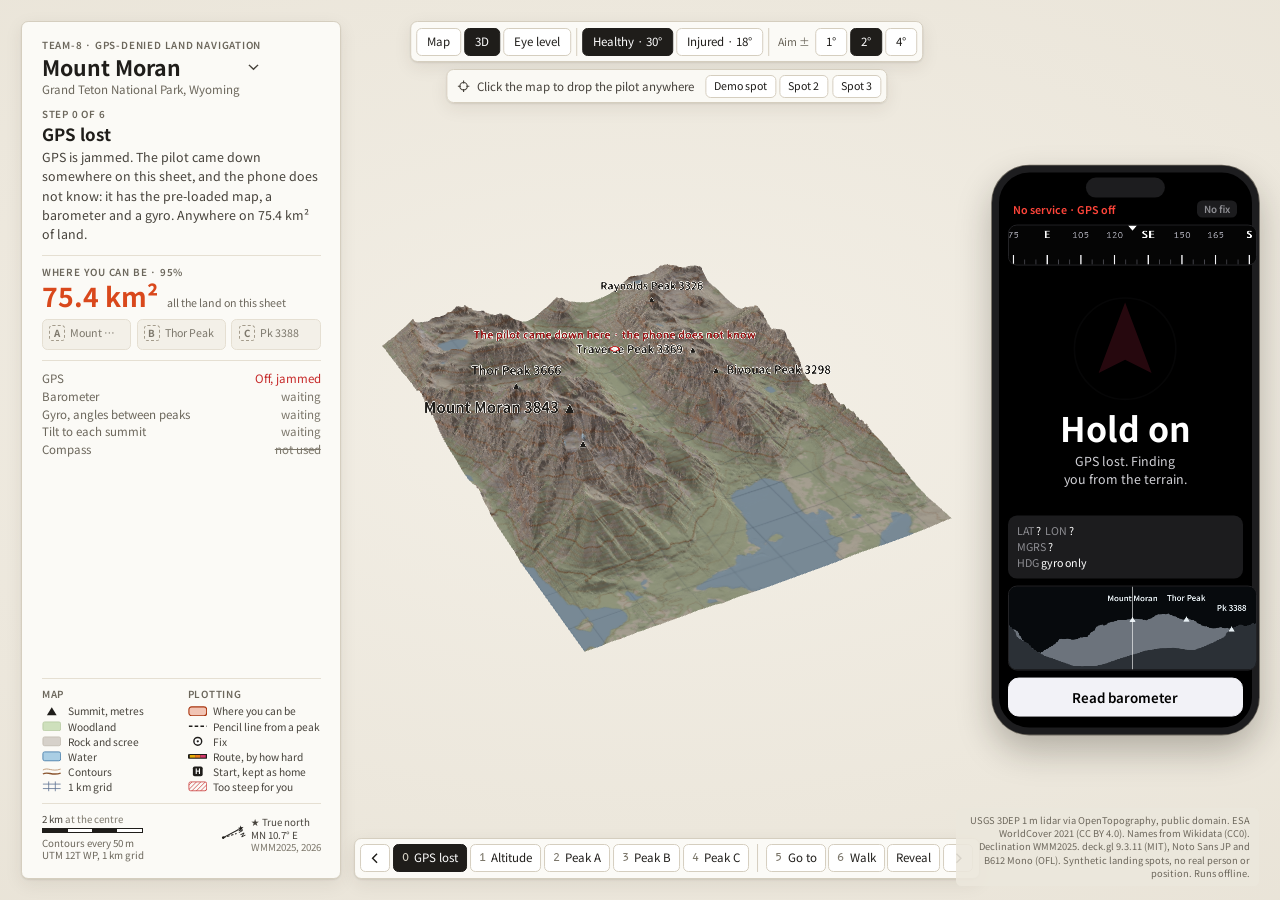
==== terrain_viewer/index.html @ 380b9548 "Viewer: follow the phone live, pencil lines, triangle of error, 95% bubble, Reveal New terrain_viewe" ====
<!doctype html>
<html lang="en">
<head>
<meta charset="utf-8">
<meta name="viewport" content="width=device-width, initial-scale=1">
<meta name="theme-color" content="#ece7dc">
<meta name="color-scheme" content="light">
<title>Team-8 Terrain Nav</title>
<link rel="icon" href="data:,">
<link rel="stylesheet" href="lib/fonts/fonts.css">
<style>
/* A printed topographic sheet that moves, and the judge drives it.
   Map conventions follow USGS US Topo, swisstopo and CalTopo: green woods, grey rock, blue water (and only water is blue),
   brown contours with bold index lines, a 1 km UTM grid, and a collar with the scale bar, contour interval and declination.
   Plotting follows the paper habit of land navigation: a pencil line from each peak, the fix as a circle with a dot.
   Red-orange is where you can be, the route is coloured by how hard the ground is (yellow easy, orange moderate,
   pink steep), red is danger. Ink is the only colour of the controls; amber only asks for attention.
   The phone stays a dark phone, because that is what the person in the field holds.
   Web interface rules (Vercel guidelines, taste-skill): visible focus, aria states, tabular numbers, 44 px targets on
   the phone, one button style, one radius scale, no motion past what explains a change, prefers-reduced-motion. */
:root{
  color-scheme:light;
  --paper:#ece7dc;--card:#fbfaf6;--well:#f3f0e8;--rule:#d5cebf;--rule-2:#e5dfd2;
  --ink:#1f1d1a;--ink-2:#46423b;--mute:#6b665b;--faint:#7c776b;
  --area:#d9481c;--danger:#c62828;--water:#2f6fa3;--warn:#a5520c;
  --easy:#e3ab06;--mod:#ea7a1c;--steep:#d4386c;
  --r:8px;--shadow:0 1px 2px rgba(45,35,15,.10),0 6px 20px rgba(45,35,15,.08);
  --ui:'Noto Sans JP',system-ui,'Segoe UI',sans-serif;
  --num:'B612 Mono',ui-monospace,Consolas,monospace;
}
*{box-sizing:border-box}
html,body{margin:0;height:100%;background:var(--paper);color:var(--ink);font:400 14px/1.55 var(--ui);overflow:hidden;-webkit-font-smoothing:antialiased}
#stage{position:fixed;inset:0;background:radial-gradient(120% 90% at 50% 45%,#f3efe6 0,#e6e0d3 100%)}
#stage.eye{background:linear-gradient(#a9c4dc 0,#d4e1ea 48%,#ece7dc 62%,#ece7dc 100%)}
.panel{position:fixed;background:var(--card);border:1px solid var(--rule);border-radius:var(--r);box-shadow:var(--shadow)}
.eyebrow{font:600 11px/16px var(--ui);letter-spacing:.08em;text-transform:uppercase;color:var(--mute)}
.mono{font-family:var(--num);font-variant-numeric:tabular-nums}
[hidden]{display:none!important}

/* one button system */
button{position:relative;overflow:hidden;font:500 13px/1 var(--ui);color:var(--ink);background:#fff;border:1px solid var(--rule);border-radius:6px;height:32px;padding:0 11px;display:inline-flex;align-items:center;justify-content:center;gap:6px;cursor:pointer;touch-action:manipulation;-webkit-tap-highlight-color:transparent;transition:background-color .15s,border-color .15s,color .15s,transform .1s}
button:hover{background:#f6f3ec;border-color:#bfb7a6}
button:active{transform:translateY(1px)}
button.act,button.act:hover{background:var(--ink);border-color:var(--ink);color:#fff}
button:disabled{opacity:.42;cursor:default;transform:none}
button:disabled:hover{background:#fff;border-color:var(--rule)}
button:focus-visible,input:focus-visible,select:focus-visible{outline:2px solid var(--water);outline-offset:2px}
button svg{display:block}
.group{display:flex;gap:4px;align-items:center}
.glab{font:500 12px/1 var(--ui);color:var(--mute);margin:0 2px 0 4px}
.vr{width:1px;align-self:stretch;background:var(--rule);margin:0 6px}

/* left sidebar: the sheet title, what is happening, how sure we are, and the map key at the bottom */
#info{left:24px;top:24px;bottom:24px;width:360px;padding:18px 22px;display:flex;flex-direction:column;overflow-y:auto;overscroll-behavior:contain;scrollbar-width:thin}
#team{margin:0;font:600 11px/16px var(--ui);letter-spacing:.08em;text-transform:uppercase;color:var(--mute)}
#areaRow{display:flex;align-items:center;margin-top:2px}
#areaSel{appearance:none;-webkit-appearance:none;max-width:100%;margin:0 0 0 -4px;padding:0 24px 0 4px;border:0;border-radius:4px;cursor:pointer;font:700 24px/1.2 var(--ui);color:var(--ink);background:transparent url("data:image/svg+xml,%3Csvg xmlns='http://www.w3.org/2000/svg' width='12' height='8' viewBox='0 0 12 8'%3E%3Cpath d='M1 1l5 5 5-5' fill='none' stroke='%2346423b' stroke-width='1.6'/%3E%3C/svg%3E") no-repeat right 4px center}
#areaSel:hover{background-color:var(--well)}
#region{margin-top:1px;font-size:13px;line-height:18px;color:var(--mute)}
#stepEyebrow{margin-top:12px}
#stepTitle{margin:2px 0 4px;font:700 19px/1.25 var(--ui);text-wrap:balance}
#stepText{margin:0;color:var(--ink-2);min-height:66px;text-wrap:pretty}

/* how sure: the 95% radius, the area, and the capture meter (one slot per peak) */
#fixcard{margin-top:12px;padding-top:10px;border-top:1px solid var(--rule-2)}
.fixrow{display:flex;align-items:baseline;gap:10px;margin-top:2px}
#fixBig{font:700 30px/1.1 var(--ui);font-variant-numeric:tabular-nums;color:var(--area);white-space:nowrap}
#fixSub{font-size:12px;line-height:16px;color:var(--mute)}
#meter{display:grid;grid-template-columns:repeat(3,1fr);gap:6px;margin-top:10px}
.slot{display:flex;flex-direction:column;gap:2px;min-width:0;padding:6px 7px;border:1px solid var(--rule-2);border-radius:6px;background:var(--well)}
.slot .top{display:flex;align-items:center;gap:6px;min-width:0}
.slot .lt{flex:none;width:18px;height:18px;border-radius:4px;display:grid;place-items:center;font:700 11px/1 var(--ui);border:1px dashed #a39b8b;color:var(--faint)}
.slot .nm{font-size:12px;line-height:16px;color:var(--faint);white-space:nowrap;overflow:hidden;text-overflow:ellipsis}
.slot .rd{font:400 11.5px/15px var(--ui);font-variant-numeric:tabular-nums;color:var(--faint);white-space:nowrap}
.slot.done{background:#fff;border-color:var(--rule)}
.slot.done .lt{background:var(--ink);border:1px solid var(--ink);color:#fff}
.slot.done .nm{color:var(--ink);font-weight:500}
.slot.done .rd{color:var(--ink-2)}
.slot.next{border-color:var(--ink-2);border-style:dashed;background:#fff}
.slot.next .lt{border-color:var(--ink-2);color:var(--ink-2)}
.slot.next .nm{color:var(--ink-2)}
.slot.none{opacity:.55}
#verdict{display:inline-flex;align-items:center;gap:6px;margin-top:8px;padding:3px 9px;border-radius:999px;font:600 12px/18px var(--ui);border:1px solid var(--rule)}
#verdict.ok{background:var(--ink);border-color:var(--ink);color:#fff}
#verdict.next{color:var(--ink-2);border-style:dashed;border-color:var(--ink-2)}
#verdict.warn{color:var(--warn);border-color:var(--warn);background:#fff7ec}
#verdict:empty{display:none}

#sensors{margin:12px 0 0;padding:10px 0 0;border-top:1px solid var(--rule-2);display:grid;grid-template-columns:1fr auto;row-gap:1px;column-gap:16px;align-items:baseline}
#sensors dt{font-size:13px;line-height:19px;color:var(--mute)}
#sensors dd{margin:0;font:500 13px/19px var(--ui);font-variant-numeric:tabular-nums;color:var(--faint);text-align:right;white-space:nowrap}
#sensors dd.on{color:var(--ink)}
#sensors dd.alert{color:var(--danger)}
#sensors dd.off{text-decoration:line-through;text-decoration-color:var(--faint)}

/* destination: the pin, the route in numbers, colours and words, the lock, the way home, the marks */
#destcard{margin-top:12px;padding-top:10px;border-top:1px solid var(--rule-2)}
.dhead{display:flex;justify-content:space-between;align-items:center}
#lockTag{font:600 11px/16px var(--ui);letter-spacing:.06em;text-transform:uppercase;color:var(--ink);display:inline-flex;align-items:center;gap:4px}
#destName{margin-top:2px;font:700 16px/1.3 var(--ui)}
#destStats{margin-top:4px;font-size:12.5px;line-height:17px;font-variant-numeric:tabular-nums;color:var(--ink-2)}
#routeBar{display:flex;height:8px;margin:8px 0 6px;border-radius:2px;overflow:hidden;background:var(--rule-2);outline:1px solid rgba(31,29,26,.55);outline-offset:0}
#routeBar i{display:block;height:100%}
#routeKey{display:flex;gap:12px;font-size:11px;line-height:14px;color:var(--mute)}
#routeKey span{display:inline-flex;align-items:center;gap:5px}
#routeKey b{display:inline-block;width:10px;height:6px;border-radius:1px;outline:1px solid rgba(31,29,26,.55)}
#destSay{margin:6px 0 0;font-size:13px;line-height:19px;color:var(--ink-2);text-wrap:pretty}
#destSay.stop{color:var(--danger);font-weight:600}
.dbtns{display:flex;gap:6px;margin-top:10px}
.dbtns button{flex:1}
button.hold::before{content:"";position:absolute;inset:0;background:rgba(31,29,26,.16);transform:scaleX(0);transform-origin:left;transition:transform .12s}
button.hold.holding::before{transform:scaleX(1);transition:transform .7s linear}
button.hold span{position:relative}
#confirm{display:flex;align-items:center;gap:6px;margin-top:8px;padding:6px 8px;border-radius:6px;background:var(--well);font-size:12.5px;color:var(--ink-2)}
#confirm span{flex:1}
#confirm button{height:28px;padding:0 9px}
#marks{list-style:none;margin:10px 0 0;padding:0;display:flex;flex-direction:column;gap:4px}
#marks li{display:flex;align-items:center;gap:8px;font-size:12.5px;line-height:18px}
#marks li .sq{flex:none;width:9px;height:9px;background:var(--ink);transform:rotate(45deg)}
#marks li .mn{flex:1;min-width:0}
#marks li .mr{font:400 11.5px/1 var(--num);color:var(--mute)}
#marks li button{height:24px;padding:0 8px;font-size:12px}

/* the map key and the collar, like the margin of a printed sheet */
#legend{margin-top:auto;padding-top:12px;display:grid;grid-template-columns:1fr 1fr;column-gap:14px;font-size:11.5px;line-height:17px;color:var(--ink-2)}
#legend::before{content:"";grid-column:1/-1;border-top:1px solid var(--rule-2);margin:0 0 10px}
#legend .col{display:flex;flex-direction:column;min-width:0}
#legend .eyebrow{margin-bottom:2px}
#legend .k{display:flex;align-items:center;gap:7px;white-space:nowrap}
#legend svg.sw{width:22px;height:12px;flex:none;display:block}
#collar{grid-column:1/-1;display:flex;justify-content:space-between;align-items:flex-start;gap:12px;margin-top:10px;padding-top:10px;border-top:1px solid var(--rule-2);font-size:11px;line-height:14px;color:var(--ink-2)}
#scale{display:flex;flex-direction:column;min-width:0;font-variant-numeric:tabular-nums}
#scaleBar{display:block;height:6px;margin:3px 0 4px;border:1px solid var(--ink);background:linear-gradient(90deg,var(--ink) 0 25%,#fff 25% 50%,var(--ink) 50% 75%,#fff 75% 100%)}
#scaleNote{color:var(--faint)}
#sheetNote{color:var(--mute)}
#decl{display:flex;align-items:center;gap:6px;flex:none}
#declSvg{width:50px;height:50px;flex:none;overflow:visible}

/* top bar, the map hint and the bottom steps, centred on the map between the sidebar and the phone */
#views{left:calc(50% + 30px);top:24px;transform:translateX(-50%);width:max-content;display:flex;padding:6px}
#hint{left:calc(50% + 30px);top:78px;transform:translateX(-50%);width:max-content;max-width:620px;display:flex;align-items:center;gap:8px;padding:5px 6px 5px 12px;font-size:13px;line-height:18px;color:var(--ink-2);background:rgba(251,250,246,.94)}
#hint svg{flex:none}
#hint .presets{display:flex;gap:4px;margin-left:4px}
#hint .presets button{height:26px;padding:0 9px;font-size:12px}
#hint.locked{border-color:var(--ink);color:var(--ink)}
#banner{left:calc(50% + 30px);top:124px;transform:translateX(-50%);padding:8px 16px;display:none;border-color:var(--danger);color:var(--ink-2);white-space:nowrap}
#banner b{color:var(--danger);font-weight:700;margin-right:10px}
#toast{position:fixed;left:calc(50% + 30px);bottom:84px;transform:translate(-50%,8px);padding:8px 14px;border-radius:8px;background:var(--ink);color:#fff;font:500 13px/18px var(--ui);opacity:0;pointer-events:none;transition:opacity .18s,transform .18s;z-index:5;max-width:560px;text-align:center}
#toast.on{opacity:1;transform:translate(-50%,0)}
#steps{left:calc(50% + 30px);bottom:24px;transform:translateX(-50%);width:max-content;display:flex;gap:3px;padding:6px;align-items:center}
#steps button{padding:0 9px}
#steps .n{font-family:var(--num);font-size:12px;color:var(--faint)}
#steps .act .n{color:#d9d4c8}
#steps button.done .n{color:var(--ink)}
#steps button.done .n::after{content:"";display:inline-block;width:5px;height:9px;margin-left:3px;border:solid currentColor;border-width:0 1.6px 1.6px 0;transform:translateY(-1px) rotate(45deg)}
#walkbar{left:calc(50% + 30px);bottom:80px;transform:translateX(-50%);width:max-content;display:none;gap:8px;padding:6px;align-items:center}
#walkbar input{width:150px;accent-color:var(--ink)}
#clock{font:500 12px/1 var(--ui);font-variant-numeric:tabular-nums;color:var(--mute);min-width:118px;text-align:center}
#loading{position:fixed;inset:0;display:flex;align-items:center;justify-content:center;font:500 13px/1 var(--ui);color:var(--mute);background:var(--paper);z-index:9}
#credit{position:fixed;right:24px;bottom:16px;width:340px;margin:0;padding:6px 10px;border-radius:6px;background:rgba(236,231,220,.9);font-size:10.5px;line-height:15px;color:var(--mute);text-align:right}

/* right: the phone the survivor holds, no map */
#phone{right:24px;top:50%;transform:translateY(-50%);width:300px;height:640px;border-radius:42px;border:8px solid #1d1d1f;background:#000;color:#fff;box-shadow:0 0 0 1px #6f6a60,0 18px 40px rgba(30,25,15,.28);padding:14px 10px 12px;display:flex;flex-direction:column;gap:8px}
#phone .notch{position:absolute;top:6px;left:50%;transform:translateX(-50%);width:88px;height:22px;border-radius:12px;background:#1d1d1f}
.ph-status{display:flex;justify-content:space-between;align-items:center;margin-top:18px;padding:0 6px;font:600 12px/1 var(--ui)}
.ph-status .ns{color:#ff453a}
.tag{font:600 11px/1 var(--ui);font-variant-numeric:tabular-nums;padding:4px 8px;border-radius:6px;background:#1c1c1e;color:#8e8e93}
.tag.ok{background:rgba(48,209,88,.16);color:#30d158}
#tape,#sky{width:280px;display:block;border-radius:10px;background:#0b0b0c;border:1px solid #232326}
#tape{height:46px}
#sky{height:96px}
.ph-main{flex:1;display:flex;flex-direction:column;align-items:center;justify-content:center;text-align:center;gap:8px;padding:0 8px}
#arrow{width:124px;height:124px;transition:transform .25s linear}
#phBig{font:700 38px/1 var(--ui);font-variant-numeric:tabular-nums}
#phSay{font-size:14px;line-height:1.5;color:#d1d1d6;min-height:42px;text-wrap:balance}
#phStop{display:none;font:700 30px/1.15 var(--ui);color:#ff453a}
.ph-coords{font:400 12px/18px var(--ui);font-variant-numeric:tabular-nums;color:#fff;background:#1c1c1e;border-radius:10px;padding:8px 10px;white-space:pre}
.ph-coords span{color:#8e8e93}
#phBtn{width:100%;height:44px;border-radius:12px;background:#f2f2f7;border-color:#f2f2f7;color:#000;font:600 15px/1 var(--ui)}
#phBtn:hover{background:#fff}
@media (max-width:1180px),(max-height:840px){#credit{display:none}}
/* fitUI() zooms the panels as one layout below 1440 x 760; under 760 px wide only the phone and the steps stay */
body.narrow #info,body.narrow #views,body.narrow #walkbar,body.narrow #banner,body.narrow #credit,body.narrow #hint{display:none!important}
body.narrow #phone{right:auto;left:50%;top:8px;transform:translateX(-50%)}
body.narrow #steps{left:50%;bottom:8px}
#loading.err{font:400 14px/22px var(--ui);color:var(--ink-2);padding:24px;text-align:center}
#loading.err b{color:var(--ink);font-weight:600}
#loading.err a{color:var(--water)}
@media (prefers-reduced-motion:reduce){*{transition:none!important;animation:none!important}}
html.still *{transition:none!important;animation:none!important}
</style>
</head>
<body>
<div id="stage"></div>
<div id="loading">Loading terrain…</div>

<aside id="info" class="panel">
  <p id="team">Team-8 · GPS-denied land navigation</p>
  <div id="areaRow"><select id="areaSel" aria-label="Terrain tile"></select></div>
  <div id="region"></div>
  <div id="stepEyebrow" class="eyebrow"></div>
  <h2 id="stepTitle"></h2>
  <p id="stepText" aria-live="polite"></p>
  <section id="fixcard" aria-label="How sure the fix is">
    <div class="eyebrow" id="fixEyebrow">Where you can be · 95%</div>
    <div class="fixrow"><span id="fixBig"></span><span id="fixSub"></span></div>
    <div id="meter" role="list" aria-label="Peaks aimed at"></div>
    <div id="verdict" role="status"></div>
  </section>
  <dl id="sensors">
    <dt>GPS</dt><dd class="alert">Off, jammed</dd>
    <dt>Barometer</dt><dd id="sBaro">waiting</dd>
    <dt>Gyro, angles between peaks</dt><dd id="sGyro">waiting</dd>
    <dt>Tilt to each summit</dt><dd id="sTilt">waiting</dd>
    <dt>Compass</dt><dd id="sComp" class="off">not used</dd>
  </dl>
  <section id="destcard" aria-label="Destination" hidden>
    <div class="dhead"><span class="eyebrow" id="destEyebrow">Destination</span><span id="lockTag"></span></div>
    <div id="destName"></div>
    <div id="destStats"></div>
    <div id="routeBar" aria-hidden="true"></div>
    <div id="routeKey" aria-hidden="true"><span><b style="background:var(--easy)"></b>Easy, up to 10°</span><span><b style="background:var(--mod)"></b>Moderate</span><span><b style="background:var(--steep)"></b>Steep, over 20°</span></div>
    <p id="destSay" aria-live="polite"></p>
    <div class="dbtns"><button id="lockBtn" class="hold" aria-pressed="false"><span>Hold to lock</span></button><button id="homeBtn">Back to start</button></div>
    <div id="confirm" hidden><span>Unlock the destination?</span><button id="unlockYes">Unlock</button><button id="unlockNo">Keep</button></div>
    <ul id="marks" aria-label="Marks"></ul>
  </section>
  <div id="legend" role="group" aria-label="Map key">
    <div class="col">
      <div class="eyebrow">Map</div>
      <div class="k"><svg class="sw" viewBox="0 0 22 12" aria-hidden="true"><path d="M11 1.5 16.5 10.5H5.5Z" fill="#1f1d1a"/></svg>Summit, metres</div>
      <div class="k"><svg class="sw" viewBox="0 0 22 12" aria-hidden="true"><rect x="1" y="1" width="20" height="10" rx="2" fill="#cee0bc" stroke="#aec49a" stroke-width=".8"/></svg>Woodland</div>
      <div class="k"><svg class="sw" viewBox="0 0 22 12" aria-hidden="true"><rect x="1" y="1" width="20" height="10" rx="2" fill="#d6d1ca" stroke="#bdb6aa" stroke-width=".8"/></svg>Rock and scree</div>
      <div class="k"><svg class="sw" viewBox="0 0 22 12" aria-hidden="true"><rect x="1" y="1" width="20" height="10" rx="2" fill="#aacee4" stroke="#4a80ac" stroke-width="1"/></svg>Water</div>
      <div class="k"><svg class="sw" viewBox="0 0 22 12" aria-hidden="true"><path d="M1 4.5c6-3.5 10 2.5 20-1" fill="none" stroke="#b58a63" stroke-width=".9"/><path d="M1 9c6-3.5 10 2.5 20-1" fill="none" stroke="#8a542e" stroke-width="1.6"/></svg>Contours</div>
      <div class="k"><svg class="sw" viewBox="0 0 22 12" aria-hidden="true"><path d="M1 3.5H21M1 8.5H21M7.5 0.5V11.5M15 0.5V11.5" fill="none" stroke="#5f7393" stroke-width=".9"/></svg>1 km grid</div>
    </div>
    <div class="col">
      <div class="eyebrow">Plotting</div>
      <div class="k"><svg class="sw" viewBox="0 0 22 12" aria-hidden="true"><rect x="1" y="1" width="20" height="10" rx="3" fill="rgba(217,72,28,.3)" stroke="#a8330c" stroke-width="1.2"/></svg>Where you can be</div>
      <div class="k"><svg class="sw" viewBox="0 0 22 12" aria-hidden="true"><path d="M1 6H21" stroke="#1f1d1a" stroke-width="1.6" stroke-dasharray="4 2.5"/></svg>Pencil line from a peak</div>
      <div class="k"><svg class="sw" viewBox="0 0 22 12" aria-hidden="true"><circle cx="11" cy="6" r="4.4" fill="#fff" stroke="#1f1d1a" stroke-width="1.6"/><circle cx="11" cy="6" r="1.3" fill="#1f1d1a"/></svg>Fix</div>
      <div class="k"><svg class="sw" viewBox="0 0 22 12" aria-hidden="true"><path d="M2 6H20" stroke="#1f1d1a" stroke-width="5.5" stroke-linecap="round"/><path d="M2 6H8" stroke="#e3ab06" stroke-width="3"/><path d="M8 6H14" stroke="#ea7a1c" stroke-width="3"/><path d="M14 6H20" stroke="#d4386c" stroke-width="3"/></svg>Route, by how hard</div>
      <div class="k"><svg class="sw" viewBox="0 0 22 12" aria-hidden="true"><rect x="5.5" y="0.5" width="11" height="11" rx="2" fill="#1f1d1a"/><text x="11" y="9.2" font-size="8.5" font-weight="700" text-anchor="middle" fill="#fff">H</text></svg>Start, kept as home</div>
      <div class="k"><svg class="sw" viewBox="0 0 22 12" aria-hidden="true"><defs><pattern id="hp" width="3.5" height="3.5" patternUnits="userSpaceOnUse" patternTransform="rotate(45)"><path d="M0 0V3.5" stroke="#c62828" stroke-width="1.1"/></pattern></defs><rect x="1" y="1" width="20" height="10" rx="2" fill="url(#hp)" stroke="#c62828" stroke-width=".8"/></svg>Too steep for you</div>
    </div>
    <div id="collar">
      <div id="scale"><span><span id="scaleLab"></span> <span id="scaleNote"></span></span><span id="scaleBar" style="width:100px"></span><span id="sheetNote"></span></div>
      <div id="decl"><svg id="declSvg" viewBox="0 0 54 54" aria-hidden="true"></svg><span id="declText"></span></div>
    </div>
  </div>
</aside>

<div id="views" class="panel">
  <div class="group" role="group" aria-label="View">
    <button data-view="2d" aria-pressed="false">Map</button>
    <button data-view="3d" class="act" aria-pressed="true">3D</button>
    <button data-view="eye" aria-pressed="false">Eye level</button>
  </div>
  <span class="vr" aria-hidden="true"></span>
  <div class="group" role="group" aria-label="Condition">
    <button data-health="healthy" id="bHealthy" class="act" aria-pressed="true">Healthy</button>
    <button data-health="injured" id="bInjured" aria-pressed="false">Injured</button>
  </div>
  <span class="vr" aria-hidden="true"></span>
  <div class="group" role="group" aria-label="Aiming error">
    <span class="glab">Aim ±</span><button data-aim="1" aria-pressed="false">1°</button><button data-aim="2" class="act" aria-pressed="true">2°</button><button data-aim="4" aria-pressed="false">4°</button>
  </div>
</div>

<div id="hint" class="panel" role="status"></div>
<div id="banner" class="panel" role="status"></div>
<div id="toast" role="status" aria-live="polite"></div>

<div id="walkbar" class="panel">
  <button id="play">Pause</button>
  <input id="scrub" type="range" min="0" max="1000" value="0" aria-label="Walk time">
  <span id="clock">0 min</span>
  <div class="group" role="group" aria-label="Playback speed">
    <button data-speed="120" aria-pressed="false">×120</button><button data-speed="300" class="act" aria-pressed="true">×300</button><button data-speed="900" aria-pressed="false">×900</button>
  </div>
  <button id="refix">Re-fix</button>
  <button id="markBtn">Mark here</button>
</div>

<nav id="steps" class="panel" aria-label="Demo steps">
  <button id="prev" aria-label="Previous step"><svg width="14" height="14" viewBox="0 0 14 14" aria-hidden="true"><path d="M9 2 4 7l5 5" fill="none" stroke="currentColor" stroke-width="1.6"/></svg></button>
  <button data-step="0"><span class="n">0</span>GPS lost</button>
  <button data-step="1"><span class="n">1</span>Altitude</button>
  <button data-step="2"><span class="n">2</span>Peak A</button>
  <button data-step="3"><span class="n">3</span>Peak B</button>
  <button data-step="4"><span class="n">4</span>Peak C</button>
  <span class="vr" aria-hidden="true"></span>
  <button data-step="5"><span class="n">5</span>Go to</button>
  <button data-step="6"><span class="n">6</span>Walk</button>
  <button data-step="7">Reveal</button>
  <button id="next" aria-label="Next step"><svg width="14" height="14" viewBox="0 0 14 14" aria-hidden="true"><path d="M5 2l5 5-5 5" fill="none" stroke="currentColor" stroke-width="1.6"/></svg></button>
</nav>

<div id="phone" class="panel" role="region" aria-label="Survivor phone, no map">
  <div class="notch" aria-hidden="true"></div>
  <div class="ph-status"><span class="ns">No service · GPS off</span><span id="phFix" class="tag">No fix</span></div>
  <canvas id="tape" width="560" height="92" role="img" aria-label="Heading tape"></canvas>
  <div class="ph-main">
    <svg id="arrow" viewBox="0 0 100 100" aria-hidden="true"><circle cx="50" cy="50" r="46" fill="none" stroke="#2c2c2e" stroke-width="1.5"/><path id="arrowPath" d="M50 8 L74 72 L50 60 L26 72 Z" fill="#ff375f"/></svg>
    <div id="phStop">STAY<br>SIGNAL<br>WAIT</div>
    <div id="phBig"></div>
    <div id="phSay"></div>
  </div>
  <div class="ph-coords" id="phCoords"></div>
  <canvas id="sky" width="560" height="192" role="img" aria-label="What the camera sees, the peak to aim at is boxed"></canvas>
  <button id="phBtn">Next</button>
</div>

<p id="credit"></p>
<script src="lib/deck.gl@9.3.11/dist.min.js"></script>
<script src="team8_nav.js"></script>
<script src="team8_live.js"></script>
<script src="data/areas.js"></script>
<script>
// Pick the area (?area=<id>, else the first), load its bundle as a classic script so file:// works, then start.
(function () {
  'use strict';
  const AREAS = window.TEAM8_AREAS || [], want = new URLSearchParams(location.search).get('area');
  const pick = AREAS.find(a => a.id === want) || AREAS[0], sel = document.getElementById('areaSel');
  AREAS.forEach(a => { const o = document.createElement('option'); o.value = a.id; o.textContent = a.name; o.selected = !!pick && a.id === pick.id; sel.appendChild(o); });
  sel.onchange = () => { const q = new URLSearchParams(); q.set('area', sel.value); location.search = q.toString(); };
  if (!pick || !window.deck) { TEAM8_MAIN(); return; }
  const sc = document.createElement('script'); sc.src = `data/${pick.id}/bundle.js`; sc.onload = sc.onerror = TEAM8_MAIN; document.body.appendChild(sc);
})();
function TEAM8_MAIN() {
'use strict';
const D = window.TEAM8;
if (!D || !window.deck || !window.TEAM8_NAV) {
  const L = document.getElementById('loading');
  L.classList.add('err');
  L.innerHTML = /^(data|about|blob):$/.test(location.protocol)
    ? '<div><b>This window opened the page without its folder.</b><br>Open <a href="http://localhost:8792/">http://localhost:8792</a> (run <code>python -m http.server 8792</code> in this folder),<br>or double-click index.html so it opens in Chrome or Edge.</div>'
    : '<div><b>Missing files.</b><br>Keep index.html next to team8_nav.js and the lib and data folders (data/areas.js and data/&lt;area&gt;/bundle.js).</div>';
  return;
}
const {Deck, MapView, FirstPersonView, LinearInterpolator, WebMercatorViewport,
  TerrainLayer, TripsLayer, PathLayer, LineLayer, ScatterplotLayer, TextLayer} = deck;

const M = D.meta, S = D.sim, B = M.bounds;
const DECL = (M.declination && M.declination.deg) || 0;
const DECL_TXT = `${Math.abs(DECL).toFixed(1)}° ${DECL >= 0 ? 'E' : 'W'}`;
const CAP = {healthy: 30, injured: 18}, SPEED = {healthy: 1, injured: 0.5};
const TW = M.grid.width, TH = M.grid.height;
const MPLON = M.grid.cell_m[0] / ((B[2] - B[0]) / TW), MPLAT = M.grid.cell_m[1] / ((B[3] - B[1]) / TH);
// peak labels sit above their dot, or beside it (west one to the left, east one to the right) when another peak is within 1.2 km east or west
const SIDE = new Map(M.peaks.map(p => {
  const q = M.peaks.find(o => {
    const dx = (o.lon - p.lon) * MPLON, dy = (o.lat - p.lat) * MPLAT;
    return o !== p && Math.hypot(dx, dy) < 1200 && Math.abs(dx) > Math.abs(dy);
  });
  return [p.name, q ? (q.lon > p.lon ? -1 : 1) : 0];
}));
const NAMED = M.peaks.filter(p => p.verified);
const DECODER = M.elevation_decoder;   // constant references, so the mesh is built once
const BOUNDS = B;
const $ = id => document.getElementById(id);
const UI_FONT = '"Noto Sans JP", "Segoe UI", sans-serif', NUM_FONT = '"B612 Mono", Consolas, monospace';
const REDUCED = !!(window.matchMedia && matchMedia('(prefers-reduced-motion: reduce)').matches);
const QS = new URLSearchParams(location.search), STILL = QS.has('still');
if (STILL) document.documentElement.classList.add('still');   // screenshots: no half-finished button transitions
const NB = s => String(s).replace(/(\d) (?=(?:m|km|km²|min|h)(?![\w]))/g, '$1 ');   // keep a number and its unit on one line
const press = (el, on) => { el.classList.toggle('act', on); el.setAttribute('aria-pressed', on ? 'true' : 'false'); };
const esc = s => String(s).replace(/[&<>"]/g, c => ({'&': '&amp;', '<': '&lt;', '>': '&gt;', '"': '&quot;'}[c]));
const LIVE = () => !!(window.TEAM8_LIVE && window.TEAM8_LIVE.on);   // a phone is live (team8_live.js, served by tools/live_server.py)

// ---------------------------------------------------------------- geometry helpers
const toXY = (lon, lat) => [(lon - B[0]) * MPLON, (lat - B[1]) * MPLAT];
const fromXY = (x, y) => [B[0] + x / MPLON, B[1] + y / MPLAT];
const px = (lon, lat) => [(lon - B[0]) / (B[2] - B[0]) * TW, (B[3] - lat) / (B[3] - B[1]) * TH];
const brg = (a, b) => { const [x0, y0] = toXY(a[0], a[1]), [x1, y1] = toXY(b[0], b[1]); return (Math.atan2(x1 - x0, y1 - y0) * 180 / Math.PI + 360) % 360; };
const dist = (a, b) => { const [x0, y0] = toXY(a[0], a[1]), [x1, y1] = toXY(b[0], b[1]); return Math.hypot(x1 - x0, y1 - y0); };
const wrap = d => ((d % 360) + 360) % 360;
const angd = (a, b) => ((a - b + 540) % 360) - 180;
const fmtT = s => { const m = Math.round(s / 60); return m >= 60 ? `${Math.floor(m / 60)} h ${String(m % 60).padStart(2, '0')} min` : `${m} min`; };
const fmtKm2 = v => v >= 10 ? v.toFixed(1) : v >= 1 ? v.toFixed(2) : v.toFixed(3);
const fmtM = v => v >= 1000 ? `${(v / 1000).toFixed(1)} km` : `${Math.max(10, Math.round(v / 10) * 10)} m`;
const sgn = v => (v >= 0 ? '+' : '−') + Math.abs(v).toFixed(1) + '°';
const DIR8 = ['N', 'NE', 'E', 'SE', 'S', 'SW', 'W', 'NW'];

// WGS84 UTM and MGRS (for the coordinate readout)
function utm(lon, lat) {
  const a = 6378137, f = 1 / 298.257223563, k0 = 0.9996, e2 = f * (2 - f), ep2 = e2 / (1 - e2);
  const zone = Math.floor((lon + 180) / 6) + 1, lon0 = ((zone - 1) * 6 - 180 + 3) * Math.PI / 180;
  const p = lat * Math.PI / 180, l = lon * Math.PI / 180;
  const N = a / Math.sqrt(1 - e2 * Math.sin(p) ** 2), T = Math.tan(p) ** 2, C = ep2 * Math.cos(p) ** 2, A = Math.cos(p) * (l - lon0);
  const Mm = a * ((1 - e2 / 4 - 3 * e2 ** 2 / 64 - 5 * e2 ** 3 / 256) * p - (3 * e2 / 8 + 3 * e2 ** 2 / 32 + 45 * e2 ** 3 / 1024) * Math.sin(2 * p)
    + (15 * e2 ** 2 / 256 + 45 * e2 ** 3 / 1024) * Math.sin(4 * p) - (35 * e2 ** 3 / 3072) * Math.sin(6 * p));
  const E = k0 * N * (A + (1 - T + C) * A ** 3 / 6 + (5 - 18 * T + T * T + 72 * C - 58 * ep2) * A ** 5 / 120) + 500000;
  const Nn = k0 * (Mm + N * Math.tan(p) * (A * A / 2 + (5 - T + 9 * C + 4 * C * C) * A ** 4 / 24 + (61 - 58 * T + T * T + 600 * C - 330 * ep2) * A ** 6 / 720));
  return {zone, E, N: Nn};
}
function mgrs(lon, lat) {
  const u = utm(lon, lat), band = 'CDEFGHJKLMNPQRSTUVWX'[Math.floor((lat + 80) / 8)];
  const set = ((u.zone - 1) % 6) + 1, cols = ['ABCDEFGH', 'JKLMNPQR', 'STUVWXYZ'][(set - 1) % 3];
  const col = cols[Math.floor(u.E / 100000) - 1], row = 'ABCDEFGHJKLMNPQRSTUV'[(Math.floor(u.N / 100000) + (set % 2 === 0 ? 5 : 0)) % 20];
  const e5 = String(Math.floor(u.E % 100000)).padStart(5, '0'), n5 = String(Math.floor(u.N % 100000)).padStart(5, '0');
  return `${u.zone}${band} ${col}${row} ${e5} ${n5}`;
}

// ---------------------------------------------------------------- state
let NAV = null;
const RV = S.rendezvous ? {lon: S.rendezvous.lon, lat: S.rendezvous.lat, label: S.rendezvous.label || 'Rendezvous', kind: 'rv'} : null;
const state = {step: 0, view: '3d', health: 'healthy', aim: 2, scen: null, picked: false,
  dest: null, locked: false, route: null, rt: null, rtKey: '', start: null, home: null, marks: [], trail: [],
  t: 0, playing: true, speed: 300, heading: 0, vs: null, tex: {}, loaded: false,
  fixD: 0, fixes: 0, refixUntil: 0, drift: [0, 0], lastD: 0, trailD: 0, presets: []};

// one landing: what the pilot sees and reads there, and the fix solved from those readings alone
let scenSeq = 0;
function land(lon, lat, picked) {
  const t0 = performance.now();
  const sg = NAV.sight(lon, lat, {sa: state.aim, se: 1, sb: 30});
  const sol = NAV.solve({baro: sg.baro, sb: 30, sa: state.aim, se: 1, peaks: sg.peaks, compass: sg.compass});
  const np = sg.peaks.length, fixStep = 1 + np, st = sol.stages, last = st[Math.min(st.length - 1, fixStep)];
  const fin = np && last && !last.empty ? last : null, est = fin ? [fin.est.lon, fin.est.lat, fin.est.z] : null;
  const vis = sg.seen.filter(p => p.visible);
  const sc = {id: ++scenSeq, truth: [lon, lat, sg.z], sg, st, np, fixStep, fin, est, picked,
    err: est ? Math.round(dist([lon, lat], est)) : null, inside: !!fin && NAV.inStage(fin, lon, lat),
    skyLo: Math.min(-8, Math.floor(Math.min(...sg.skyline.horizon_deg)) - 2), ms: 0};
  sc.skyHi = Math.max(sc.skyLo + 40, Math.ceil(Math.max(0, ...vis.map(p => p.elev_deg))) + 8);
  sc.ms = Math.round(performance.now() - t0);
  Object.values(state.tex).forEach(c => { if (c && c.width) c.width = c.height = 1; });   // let the old textures go
  Object.assign(state, {scen: sc, tex: {}, picked: !!picked, home: est, start: est, marks: [], trail: [], rt: null, rtKey: '', route: null,
    locked: false, dest: RV && !NAV.isWater(RV.lon, RV.lat) ? {...RV} : null});
  window.TEAM8_SCEN = {ms: sc.ms, solve_ms: sol.ms, cells: sol.cells, err_m: sc.err, r95_m: fin && Math.round(fin.r95), inside95: sc.inside,
    peaks: sg.peaks.map(p => p.name), visible: vis.map(p => p.name)};
  return sc;
}
const stageAt = s => { const sc = state.scen; return sc.st[Math.min(s >= 5 ? sc.fixStep : s, sc.st.length - 1, sc.fixStep)]; };
const aimedAt = s => { const sc = state.scen; return s >= 5 ? sc.np : Math.max(0, Math.min(sc.np, s - 1)); };

// ---------------------------------------------------------------- route bookkeeping (start, destination, health)
function computeRoute() {
  const sc = state.scen;
  state.route = null;
  if (!sc.fin || !state.dest) return;
  const from = state.start || sc.est, key = `${from[0].toFixed(6)},${from[1].toFixed(6)}|${state.health}`;
  if (state.rtKey !== key) { state.rt = NAV.reach(from[0], from[1], CAP[state.health], SPEED[state.health], 9 * 3600); state.rtKey = key; }
  const pp = NAV.pathTo(state.rt, state.dest.lon, state.dest.lat);
  const r = pp && NAV.buildRoute(pp, state.rt);
  if (r && !(r.length_m < 25 && !r.reached)) { r.say = NAV.describe(r); state.route = r; }
}
const R = () => state.route;
function routeAt(t) {
  const r = R(); if (!r) return null;
  const RP = r.path, RT = r.timestamps, RD = r.dist;
  t = Math.max(0, Math.min(t, RT[RT.length - 1]));
  let lo = 0, hi = RT.length - 1;
  while (hi - lo > 1) { const m = (lo + hi) >> 1; if (RT[m] <= t) lo = m; else hi = m; }
  const f = RT[hi] > RT[lo] ? (t - RT[lo]) / (RT[hi] - RT[lo]) : 0, a = RP[lo], b = RP[hi];
  return {i: lo, pos: [a[0] + (b[0] - a[0]) * f, a[1] + (b[1] - a[1]) * f, a[2] + (b[2] - a[2]) * f], d: RD[lo] + (RD[hi] - RD[lo]) * f, hdg: brg(a, b)};
}
const routeEnd = () => { const r = R(); return r ? r.timestamps[r.timestamps.length - 1] : 0; };
function setDest(lon, lat, label, kind) {
  state.dest = {lon, lat, label, kind};
  computeRoute();
  if (state.step < 5 || state.step === 7) state.step = 5;
  if (state.step === 6) resetWalk();
  frame(); render();
}

// ---------------------------------------------------------------- images and the texture compositor
const loadImg = src => new Promise((ok, no) => { const im = new Image(); im.onload = () => ok(im); im.onerror = no; im.src = src; });
const canvas = (w, h) => { const c = document.createElement('canvas'); c.width = w; c.height = h; return c; };
let COLOR, SLOPE = null;
const HATCH = {};
const TSC = Math.max(1, Math.max(TW, TH * 1.35) / 1150);   // texture pixels per screen pixel when the whole tile fills the view
async function prepImages() {
  COLOR = await loadImg(D.img.color);
  const sl = await loadImg(D.img.slope), slc = canvas(sl.width, sl.height), slx = slc.getContext('2d', {willReadFrequently: true});
  slx.drawImage(sl, 0, 0); SLOPE = {w: sl.width, h: sl.height, d: slx.getImageData(0, 0, sl.width, sl.height).data};
}
const trace = (ctx, pts, close) => { pts.forEach((p, i) => { const [x, y] = px(p[0], p[1]); i ? ctx.lineTo(x, y) : ctx.moveTo(x, y); }); if (close) ctx.closePath(); };
function strokePath(ctx, pts, color, width, casing, dash) {
  ctx.lineJoin = ctx.lineCap = 'round';
  (casing ? [[casing, width + 2.6 * TSC], [color, width]] : [[color, width]]).forEach(([c, w]) => {
    ctx.strokeStyle = c; ctx.lineWidth = w; ctx.setLineDash(dash || []); ctx.beginPath(); trace(ctx, pts); ctx.stroke();
  });
  ctx.setLineDash([]);
}
function hatch(cap) {   // red hatching where the smoothed slope is over the limit; the route planner reads the same slope file
  if (HATCH[cap]) return HATCH[cap];
  const {w, h, d} = SLOPE, m = canvas(w, h), mx = m.getContext('2d'), id = mx.createImageData(w, h), lim = cap * 2;
  for (let i = 0; i < w * h; i++) if (d[4 * i] > lim) id.data[4 * i + 3] = 255;
  mx.putImageData(id, 0, 0);
  const sp = Math.max(5, Math.round(8 * TSC)), t = canvas(sp, sp), tx = t.getContext('2d');   // light and open, so the route stays the loudest line
  tx.strokeStyle = 'rgba(198,40,40,.42)'; tx.lineWidth = Math.max(1, 1.1 * TSC);
  tx.beginPath(); tx.moveTo(0, sp); tx.lineTo(sp, 0); tx.moveTo(-sp / 2, sp / 2); tx.lineTo(sp / 2, -sp / 2); tx.moveTo(sp / 2, sp * 1.5); tx.lineTo(sp * 1.5, sp / 2); tx.stroke();
  const c = canvas(TW, TH), x = c.getContext('2d');
  x.fillStyle = x.createPattern(t, 'repeat'); x.fillRect(0, 0, TW, TH);
  x.globalCompositeOperation = 'destination-in'; x.imageSmoothingEnabled = true; x.drawImage(m, 0, 0, TW, TH);
  return (HATCH[cap] = c);
}
// the posterior as a glow (alpha follows the square root of P relative to its peak), and its 95% and 50% outlines
function glowCanvas(stg) {
  const {PW, PH} = NAV.post, c = canvas(PW, PH), x = c.getContext('2d'), id = x.createImageData(PW, PH), o = id.data, P = stg.P;
  let mx = 0; for (let i = 0; i < P.length; i++) if (P[i] > mx) mx = P[i];
  for (let i = 0; i < P.length; i++) {
    const v = Math.sqrt(P[i] / mx);
    if (v > 0.03) { o[4 * i] = 217; o[4 * i + 1] = 72; o[4 * i + 2] = 28; o[4 * i + 3] = Math.round((0.16 + 0.5 * v) * 255); }
  }
  x.putImageData(id, 0, 0);
  return c;
}
function contour(P, W, H, thr) {   // marching squares between cell centres, in grid units
  const segs = [];
  for (let r = 0; r < H - 1; r++) for (let c = 0; c < W - 1; c++) {
    const a = P[r * W + c], b = P[r * W + c + 1], d = P[(r + 1) * W + c], e = P[(r + 1) * W + c + 1];
    const k = (a >= thr) | ((b >= thr) << 1) | ((e >= thr) << 2) | ((d >= thr) << 3);
    if (k === 0 || k === 15) continue;
    const t = (p, q) => (thr - p) / (q - p);
    const T = () => [c + t(a, b), r], Rt = () => [c + 1, r + t(b, e)], Bm = () => [c + t(d, e), r + 1], L = () => [c, r + t(a, d)];
    switch (k) {
      case 1: case 14: segs.push([L(), T()]); break;
      case 2: case 13: segs.push([T(), Rt()]); break;
      case 3: case 12: segs.push([L(), Rt()]); break;
      case 4: case 11: segs.push([Rt(), Bm()]); break;
      case 6: case 9: segs.push([T(), Bm()]); break;
      case 7: case 8: segs.push([L(), Bm()]); break;
      case 5: segs.push([L(), T()], [Rt(), Bm()]); break;
      case 10: segs.push([T(), Rt()], [L(), Bm()]); break;
    }
  }
  return segs;
}
function strokeSegs(x, segs, sx, sy, color, width, dash) {
  x.strokeStyle = color; x.lineWidth = width; x.lineCap = 'round'; x.setLineDash(dash || []);
  x.beginPath(); segs.forEach(([p, q]) => { x.moveTo((p[0] + 0.5) * sx, (p[1] + 0.5) * sy); x.lineTo((q[0] + 0.5) * sx, (q[1] + 0.5) * sy); }); x.stroke();
  x.setLineDash([]);
}
// pencil plotting on the paper: the tilt ring around the first peak, then a line from every aimed peak
function plotPencil(x, sc, j, stg) {
  const P = sc.sg.peaks, dash = [7 * TSC, 4 * TSC];
  if (j === 1) {
    const A = P[0], dz = A.elev_m - sc.sg.baro - NAV.EYE, tn = Math.tan(A.e * Math.PI / 180);
    let d = tn > 0.01 ? dz / tn : 0;
    for (let k = 0; k < 3 && d > 0; k++) d = (dz - NAV.CURV * d * d) / tn;
    if (d > 100) {
      const [cx, cy] = px(A.lon, A.lat);
      [['rgba(255,255,255,.75)', 1.6 * TSC + 2.6 * TSC], ['#1f1d1a', 1.6 * TSC]].forEach(([c, w]) => {
        x.strokeStyle = c; x.lineWidth = w; x.setLineDash(dash); x.beginPath(); x.ellipse(cx, cy, d / M.grid.cell_m[0], d / M.grid.cell_m[1], 0, 0, 2 * Math.PI); x.stroke();
      });
      x.setLineDash([]);
    }
    if (sc.sg.compass) {   // one peak only: the compass bearing is the fallback, drawn as the old pencil line
      const back = (sc.sg.compass.deg + 180) * Math.PI / 180, [mx, my] = toXY(A.lon, A.lat), L = A.dist_m + 900;
      strokePath(x, [[A.lon, A.lat], fromXY(mx + Math.sin(back) * L, my + Math.cos(back) * L)], '#1f1d1a', 1.6 * TSC, 'rgba(255,255,255,.75)', dash);
    }
    return;
  }
  const used = P.slice(0, j), th = NAV.offsetAt(stg.est.lon, stg.est.lat, used);
  used.forEach(p => {
    const back = (p.m - th + 180) * Math.PI / 180, [mx, my] = toXY(p.lon, p.lat), L = dist([p.lon, p.lat], [stg.est.lon, stg.est.lat]) + 800;
    strokePath(x, [[p.lon, p.lat], fromXY(mx + Math.sin(back) * L, my + Math.cos(back) * L)], '#1f1d1a', 1.6 * TSC, 'rgba(255,255,255,.75)', dash);
  });
}
function texKey() {
  if (LIVE()) return 'p0';   // live: the plain sheet, the phone's plotting is drawn as layers
  const s = state.step, sc = state.scen;
  if (s <= 4) return 'p' + Math.min(s, sc.fixStep);
  return s === 7 ? 'reveal' : 'route_' + state.health;
}
function texture(key) {
  if (state.tex[key]) return state.tex[key];
  const sc = state.scen, c = canvas(TW, TH), x = c.getContext('2d');
  x.drawImage(COLOR, 0, 0, TW, TH);
  const m = /^p(\d)$/.exec(key), k = m ? +m[1] : sc.fixStep, late = !m;
  if (key.startsWith('route')) x.drawImage(hatch(CAP[state.health]), 0, 0);
  if (k === 0) { x.fillStyle = 'rgba(217,72,28,.06)'; x.fillRect(0, 0, TW, TH); }
  const stg = sc.st[Math.min(k, sc.st.length - 1)];
  if (k >= 1 && stg && stg.P) {
    const {PW, PH, K} = NAV.post, gw = PW * K * TW / NAV.W, gh = PH * K * TH / NAV.H, sx = gw / PW, sy = gh / PH;
    x.imageSmoothingEnabled = true; x.globalAlpha = late ? 0.45 : 1; x.drawImage(glowCanvas(stg), 0, 0, gw, gh); x.globalAlpha = 1;
    strokeSegs(x, contour(stg.P, PW, PH, stg.thr95), sx, sy, '#a8330c', 1.7 * TSC);
    if (!late && k >= 2) strokeSegs(x, contour(stg.P, PW, PH, stg.thr50), sx, sy, '#a8330c', 1.1 * TSC, [5 * TSC, 4 * TSC]);
    if (k >= 2 && !late) plotPencil(x, sc, k - 1, stg);
    if (late && sc.fin) plotPencil(x, sc, sc.np, sc.fin);
  }
  return (state.tex[key] = c);
}

// ---------------------------------------------------------------- terrain mesh on the main thread
// The deck.gl bundle parses terrain only in a web worker fetched from a CDN, which breaks offline and on file://.
// This loader decodes the terrain-RGB PNG itself and builds a regular grid mesh (10 m image: about 0.8 M vertices).
const GridTerrainLoader = {
  name: 'Team-8 grid terrain', id: 'team8-grid-terrain', module: 'terrain', version: '1.0.0', worker: false,
  extensions: ['png'], mimeTypes: ['image/png'], binary: true,
  options: {terrain: {bounds: null, meshMaxError: 10, elevationDecoder: null, skirtHeight: 0, tesselator: 'auto'}},
  parse: async (buf, options) => {
    const o = (options && options.terrain) || {}, t0 = performance.now();
    const bmp = await createImageBitmap(new Blob([buf], {type: 'image/png'}));
    const w = bmp.width, h = bmp.height, c = canvas(w, h), x = c.getContext('2d', {willReadFrequently: true});
    x.drawImage(bmp, 0, 0);
    const p = x.getImageData(0, 0, w, h).data, dec = o.elevationDecoder || DECODER, [x0, y0, x1, y1] = o.bounds || BOUNDS;
    const pos = new Float32Array(w * h * 3), uv = new Float32Array(w * h * 2);
    let zmin = Infinity, zmax = -Infinity;
    for (let j = 0; j < h; j++) for (let i = 0; i < w; i++) {
      const k = 4 * (j * w + i), v = j * w + i, z = p[k] * dec.rScaler + p[k + 1] * dec.gScaler + p[k + 2] * dec.bScaler + dec.offset;
      pos[3 * v] = x0 + (x1 - x0) * (i + 0.5) / w; pos[3 * v + 1] = y1 - (y1 - y0) * (j + 0.5) / h; pos[3 * v + 2] = z;
      uv[2 * v] = (i + 0.5) / w; uv[2 * v + 1] = (j + 0.5) / h;
      if (z < zmin) zmin = z; if (z > zmax) zmax = z;
    }
    const idx = new Uint32Array((w - 1) * (h - 1) * 6);
    let n = 0;
    for (let j = 0; j < h - 1; j++) for (let i = 0; i < w - 1; i++) {
      const a = j * w + i, b = a + 1, cc = a + w, d = cc + 1;
      idx[n++] = a; idx[n++] = cc; idx[n++] = b; idx[n++] = b; idx[n++] = cc; idx[n++] = d;
    }
    window.TEAM8_MESH = {vertices: w * h, triangles: idx.length / 3, ms: Math.round(performance.now() - t0)};
    return {loaderData: {header: {}}, header: {vertexCount: idx.length, boundingBox: [[x0, y0, zmin], [x1, y1, zmax]]}, mode: 4,
      indices: {value: idx, size: 1}, attributes: {POSITION: {value: pos, size: 3}, TEXCOORD_0: {value: uv, size: 2}}};
  }
};

// ---------------------------------------------------------------- views and the camera for each step
const mapView = new MapView({id: 'map', controller: {dragRotate: true, touchRotate: true}, farZMultiplier: 3});
const eyeView = new FirstPersonView({id: 'eye', controller: true, fovy: 62, near: 2, far: 40000});
function fitUI() {
  // one layout designed at 1440 x 760, zoomed down as a whole so panels never overlap; phone only under 760 px wide
  const w = window.innerWidth, h = window.innerHeight, narrow = w < 760;
  document.body.classList.toggle('narrow', narrow);
  const z = narrow ? 1 : Math.min(1, w / 1440, h / 760);
  ['info', 'views', 'hint', 'banner', 'walkbar', 'credit', 'steps', 'phone', 'toast'].forEach(id => { $(id).style.zoom = z; });
  if (narrow) {
    const st = $('steps'), sz = Math.min(1, (w - 16) / st.offsetWidth);
    st.style.zoom = sz;
    $('phone').style.zoom = Math.max(0.3, Math.min(1, (h - 32 - 64 * sz) / 656, (w - 16) / 316));
  }
}
function padding() {
  const w = Math.max(400, window.innerWidth), h = Math.max(400, window.innerHeight), z = Math.min(1, w / 1440, h / 760);
  return {top: Math.round(130 * z), bottom: Math.round(110 * z), left: Math.round(410 * z), right: Math.round((w > 1180 ? 350 : 290) * z)};
}
// the camera turns around a point lifted to the height of the terrain it frames (position), not around sea level:
// a 2,500 m tile otherwise stands closer to the camera than its centre, and a close-up puts the camera inside the mountain
function fitBox(w, s, e, n, pitch, bearing, zc) {
  const W = Math.max(400, window.innerWidth), H = Math.max(400, window.innerHeight);
  let v;
  try { v = new WebMercatorViewport({width: W, height: H}).fitBounds([[w, s], [e, n]], {padding: padding(), maxZoom: 16}); }
  catch (err) { v = {longitude: (w + e) / 2, latitude: (s + n) / 2, zoom: 12.3}; }
  return {longitude: v.longitude, latitude: v.latitude, zoom: v.zoom - (pitch ? 0.25 : 0), pitch, bearing, position: [0, 0, zc || 0], maxPitch: 80, minZoom: 9, maxZoom: 17};
}
// what each step is about, where the camera should look from (you, toward the peaks; the start, toward the goal),
// and the spot that must not hide behind a ridge
// points are [lon, lat, z, label]: label 1 = a summit name sits above it and a letter below
const gz = (lon, lat) => NAV.zAt(NAV.xOf(lon), NAV.yOf(lat));
function framePts() {
  if (LIVE()) return TEAM8_LIVE.framePts();
  const sc = state.scen, s = state.step, P = sc.sg.peaks, pts = [], T = sc.truth;
  if (s <= 1 || !P.length) {   // the whole sheet
    [[B[0], B[1]], [B[0], B[3]], [B[2], B[1]], [B[2], B[3]]].forEach(([lon, lat]) => pts.push([lon, lat, gz(lon, lat)]));
    NAMED.forEach(p => pts.push([p.lon, p.lat, p.elev_m]));
    return {pts, pad: 0, look: -62, key: null, pitch: 55};
  }
  if (s <= 4) {
    const j = aimedAt(s), stg = stageAt(s), seen = P.slice(0, Math.max(1, j));
    seen.forEach(p => pts.push([p.lon, p.lat, p.elev_m, 1]));
    if (stg && stg.bb) stg.bb.forEach(q => pts.push(q));   // the whole 95% area, other spots included
    else if (stg && stg.est) pts.push([stg.est.lon, stg.est.lat, stg.est.z]);
    pts.push([T[0], T[1], T[2]]);
    const cx = seen.reduce((a, p) => a + p.lon, 0) / seen.length, cy = seen.reduce((a, p) => a + p.lat, 0) / seen.length;
    return {pts, pad: 300, look: brg(T, [cx, cy]), key: T, pitch: 38};
  }
  if (s === 7) {
    pts.push([T[0], T[1], T[2]], [sc.est[0], sc.est[1], sc.est[2]]);
    ring(pts, [(T[0] + sc.est[0]) / 2, (T[1] + sc.est[1]) / 2], 1100);   // the paper texture is about 5 m a pixel: closer only blurs it
    return {pts, pad: 0, look: P.length ? brg(T, [P[0].lon, P[0].lat]) : -62, key: T, pitch: 45};
  }
  const r = R(), from = state.start || sc.est;
  if (r) r.path.forEach((p, i) => { if (i % 8 === 0 || i === r.path.length - 1) pts.push([p[0], p[1], p[2]]); });
  else if (sc.est) pts.push([sc.est[0], sc.est[1], sc.est[2]]);
  if (state.dest) pts.push([state.dest.lon, state.dest.lat, gz(state.dest.lon, state.dest.lat), 1]);   // its name sits above it
  ring(pts, from, 300);   // a short walk still keeps some ground around it
  const to = state.dest ? [state.dest.lon, state.dest.lat] : null;
  return {pts, pad: 150, look: to && dist(from, to) > 150 ? brg(from, to) : -62, key: r ? r.path[Math.floor(r.path.length / 2)] : from, pitch: 46};
}
function ring(pts, c, m) { [[m, 0], [-m, 0], [0, m], [0, -m]].forEach(([dx, dy]) => { const lon = c[0] + dx / MPLON, lat = c[1] + dy / MPLAT; pts.push([lon, lat, gz(lon, lat)]); }); }
// a pitched camera draws near things big and far summits high: project the points with the real camera and step the
// zoom and the centre until they all sit in the free part of the screen (between the panels, under the toolbar)
function fit3D(v, pts) {
  const W = Math.max(400, window.innerWidth), H = Math.max(400, window.innerHeight), pd = padding();
  const L = pd.left, Rt = W - pd.right, Tp = pd.top, Bt = H - pd.bottom, zc = v.position[2];
  let {longitude, latitude, zoom} = v;
  for (let i = 0; i < 14; i++) {
    let vp;
    try { vp = new WebMercatorViewport({width: W, height: H, longitude, latitude, zoom, pitch: v.pitch, bearing: v.bearing, position: v.position}); } catch (err) { break; }
    let x0 = Infinity, y0 = Infinity, x1 = -Infinity, y1 = -Infinity;
    for (const p of pts) {
      const q = vp.project([p[0], p[1], p[2]]), mx = p[3] ? 72 : 16, mt = p[3] ? 44 : 16, mb = p[3] ? 34 : 16;
      x0 = Math.min(x0, q[0] - mx); x1 = Math.max(x1, q[0] + mx); y0 = Math.min(y0, q[1] - mt); y1 = Math.max(y1, q[1] + mb);
    }
    if (!isFinite(x0 + x1 + y0 + y1)) { zoom -= 0.5; continue; }
    const dz = Math.log2(Math.min((Rt - L) / (x1 - x0), (Bt - Tp) / (y1 - y0)));
    const ox = (x0 + x1 - L - Rt) / 2, oy = (y0 + y1 - Tp - Bt) / 2;
    const a = vp.unproject([W / 2, H / 2], {targetZ: zc}), b = vp.unproject([W / 2 + ox, H / 2 + oy], {targetZ: zc});
    if (a && b && isFinite(b[0]) && isFinite(b[1])) { longitude += b[0] - a[0]; latitude += b[1] - a[1]; }
    zoom = Math.min(16, Math.max(9, zoom + dz * 0.85));
    if (Math.abs(dz) < 0.02 && Math.abs(ox) < 6 && Math.abs(oy) < 6) break;
  }
  return {...v, longitude, latitude, zoom};
}
const TRANS = {transitionDuration: 1100, transitionInterpolator: new LinearInterpolator({transitionProps: ['longitude', 'latitude', 'zoom', 'pitch', 'bearing', 'position']})};
function targetView() {
  const flat = state.view === '2d', f = framePts();
  const pitch = flat ? 0 : f.pitch, zc = f.pts.reduce((a, p) => a + p[2], 0) / f.pts.length;
  let w = Infinity, s = Infinity, e = -Infinity, n = -Infinity;
  f.pts.forEach(p => { w = Math.min(w, p[0]); e = Math.max(e, p[0]); s = Math.min(s, p[1]); n = Math.max(n, p[1]); });
  const dl = f.pad / MPLON, dt = f.pad / MPLAT;
  w -= dl; e += dl; s -= dt; n += dt;
  const bearing = flat ? 0 : f.key ? NAV.bestBearing(f.key[0], f.key[1], pitch, angd(f.look, 0)) : f.look;
  const v = fitBox(w, s, e, n, pitch, bearing, zc);
  return fit3D(v, f.pts);   // the flat map too: labels and the panels decide the fit, not the bare box
}
function eyeVS() {
  const sc = state.scen, p = (LIVE() && TEAM8_LIVE.eyePos()) || (state.step <= 4 || !sc.est ? sc.truth : sc.est);
  return {longitude: p[0], latitude: p[1], position: [0, 0, p[2] + 6], bearing: state.heading, pitch: -12, maxPitch: 60, minPitch: -80};
}
function frame(instant) {
  if (!deckgl) return;
  if (state.view === 'eye') { state.vs = eyeVS(); deckgl.setProps({views: [eyeView], viewState: state.vs}); return; }
  const target = targetView();
  if (deckgl.props.views && deckgl.props.views[0] && deckgl.props.views[0].id !== 'map') deckgl.setProps({views: [mapView], viewState: target});
  state.vs = instant || REDUCED || STILL ? target : {...target, ...TRANS};
  deckgl.setProps({views: [mapView], viewState: state.vs});
}
function setView(v, instant) {
  state.view = v;
  document.querySelectorAll('[data-view]').forEach(b => press(b, b.dataset.view === v));
  $('stage').classList.toggle('eye', v === 'eye');
  frame(instant); render();
}

// ---------------------------------------------------------------- layers
const ON_TOP = {depthCompare: 'always', depthWriteEnabled: false};
const PAPER = [251, 250, 246, 235], INK = [31, 29, 26], WATER_INK = [47, 111, 163], RED = [198, 40, 40];
const RUN_COLOR = [[227, 171, 6], [234, 122, 28], [212, 56, 108]];
const TXT = {fontFamily: UI_FONT, fontSettings: {sdf: true}, outlineWidth: 3, outlineColor: PAPER, characterSet: 'auto'};
const PEAK_NAMES = new Set(M.peaks.map(p => p.name));   // a glacier item that only repeats a summit name is dropped

const SUPP = new Set(M.peaks.filter(p => M.peaks.some(q => q !== p && q.elev_m > p.elev_m && (q.verified || !p.verified)
  && Math.hypot((q.lon - p.lon) * MPLON, (q.lat - p.lat) * MPLAT) < 750)).map(p => p.name));   // a sub-summit within 750 m of a higher one keeps its triangle, not its name
const nearPeak = l => NAMED.some(p => Math.hypot((p.lon - l.lon) * MPLON, (p.lat - l.lat) * MPLAT) < 700);
const GRID_LABELS = (() => {   // kilometre digits of the UTM grid along the map edge, as on a military sheet
  const g = M.utm_grid, two = v => String(Math.floor(v / 1000) % 100).padStart(2, '0'), z0 = M.elev_range_m[0];
  if (!g) return [];
  return [...g.south.map(t => ({...t, s: two(t.v), o: [0, 12], z: z0})), ...g.north.map(t => ({...t, s: two(t.v), o: [0, -12], z: z0})),
    ...g.west.map(t => ({...t, s: two(t.v), o: [-14, 0], z: z0})), ...g.east.map(t => ({...t, s: two(t.v), o: [14, 0], z: z0}))];
})();
function layers() {
  const eye = state.view === 'eye', flat = state.view === '2d', step = state.step, top = eye ? {} : ON_TOP, sc = state.scen;
  const out = [new TerrainLayer({id: 'terrain', elevationData: D.img.terrain, texture: texture(texKey()), bounds: BOUNDS,
    elevationDecoder: DECODER, meshMaxError: 2.0, material: false, loaders: [GridTerrainLoader], pickable: !eye})];
  const aimedN = LIVE() ? 0 : aimedAt(step), aimed = sc.sg.peaks.slice(0, aimedN).map((p, i) => ({...p, letter: 'ABC'[i]}));
  const aimedNames = new Set(aimed.map(p => p.name)), nextP = !LIVE() && step <= 4 && aimedN < sc.np ? sc.sg.peaks[aimedN] : null;
  const big = p => aimedNames.has(p.name) || (nextP && p.name === nextP.name);
  const peaks = eye ? sc.sg.seen.filter(p => p.visible) : flat ? M.peaks : [...NAMED, ...sc.sg.peaks.filter(p => !p.verified && big(p))];
  const side = p => eye ? 0 : (SIDE.get(p.name) || 0), bigs = peaks.filter(big);
  const crowd = p => !big(p) && bigs.some(q => Math.hypot((q.lon - p.lon) * MPLON, (q.lat - p.lat) * MPLAT) < 1300);   // a neighbour of an aimed summit gives way
  out.push(new TextLayer({id: 'peak-marks', data: peaks, ...TXT, getPosition: p => [p.lon, p.lat, p.elev_m + 8], getText: () => '▲',
    getSize: p => big(p) ? 15 : 11, getColor: INK, outlineWidth: 2, getAlignmentBaseline: 'center', updateTriggers: {getSize: [step, sc.id]}, parameters: top}));
  out.push(new TextLayer({id: 'peaks', data: eye ? peaks : peaks.filter(p => (!SUPP.has(p.name) || big(p)) && !crowd(p)), ...TXT,
    getPosition: p => [p.lon, p.lat, p.elev_m + (eye ? 30 : 8)], fontWeight: 600,
    getText: p => eye ? `${p.verified ? p.name : Math.round(p.elev_m) + ' m'}  ${(p.dist_m / 1000).toFixed(1)} km` : (p.verified ? `${p.name} ${Math.round(p.elev_m)}` : big(p) ? p.name : `${Math.round(p.elev_m)}`),
    getSize: p => big(p) ? 15 : (p.verified ? 12.5 : 11), getColor: p => p.verified || big(p) ? INK : [86, 80, 70],
    getTextAnchor: p => ['end', 'middle', 'start'][side(p) + 1], getAlignmentBaseline: p => side(p) ? 'center' : 'bottom',
    getPixelOffset: p => side(p) ? [side(p) * 11, 0] : [0, -9], parameters: top,
    updateTriggers: {getSize: [step, sc.id], getColor: [step, sc.id]}}));
  if (!eye && aimed.length) {   // the aimed peaks carry their letter, as on the meter
    out.push(new TextLayer({id: 'aim-letters', data: aimed, ...TXT, getPosition: p => [p.lon, p.lat, p.elev_m + 8], getText: p => p.letter,
      getSize: 13, fontWeight: 700, getColor: [255, 255, 255], outlineWidth: 0, background: true, getBackgroundColor: INK, backgroundPadding: [5, 3, 5, 2],
      getPixelOffset: [0, 16], getAlignmentBaseline: 'top', parameters: top}));
  }
  if (!eye) {   // water names in blue italic, glaciers only on the flat map
    const names = (M.labels || []).filter(l => l.elev_m !== undefined && !PEAK_NAMES.has(l.name) && !(l.kind === 'glacier' && nearPeak(l)) && (flat || (l.kind === 'lake' && l.area_m2 > 300000)));
    out.push(new TextLayer({id: 'water-names', data: names, ...TXT, getPosition: l => [l.lon, l.lat, l.elev_m + 4], getText: l => l.name,
      getSize: l => l.kind === 'lake' ? (l.area_m2 > 1e6 ? 14 : 11.5) : 11, getColor: WATER_INK, fontWeight: 'italic 600', parameters: ON_TOP}));
  }
  if (flat) {
    out.push(new TextLayer({id: 'contour-labels', data: M.contours.labels || [], ...TXT, getPosition: l => [l.lon, l.lat, l.elev_m], getText: l => String(l.elev_m),
      getSize: 10.5, getColor: [138, 84, 46], getAngle: l => l.angle, outlineWidth: 2.5, parameters: ON_TOP}));
    out.push(new TextLayer({id: 'grid-labels', data: GRID_LABELS, ...TXT, getPosition: t => [t.lon, t.lat, t.z], getText: t => t.s,
      getSize: 11, getColor: [42, 74, 116], fontWeight: 600, getPixelOffset: t => t.o, parameters: ON_TOP}));
  }
  if (eye) return out;
  if (LIVE()) return out.concat(TEAM8_LIVE.layers());
  const T = sc.truth;
  // where the judge dropped the pilot; the phone never sees it
  if (step < 7) {
    out.push(new ScatterplotLayer({id: 'landing', data: [T], getPosition: p => [p[0], p[1], p[2] + 9], getRadius: 5, radiusUnits: 'pixels',
      filled: true, getFillColor: [255, 255, 255, 230], stroked: true, getLineColor: RED, lineWidthMinPixels: 2, parameters: top}));
    if (step <= 1) out.push(new TextLayer({id: 'landing-label', data: [T], ...TXT, getPosition: p => [p[0], p[1], p[2] + 9], getPixelOffset: [0, -11],
      getText: () => sc.picked ? 'You dropped the pilot here · the phone does not know' : 'The pilot came down here · the phone does not know',
      getSize: 12.5, getColor: [150, 25, 25], fontWeight: 700, getAlignmentBaseline: 'bottom', parameters: top}));
  }
  const r = R();
  if (step >= 5 && step <= 6 && r) {
    const walking = step === 6, lift = p => [p[0], p[1], p[2] + 8];
    out.push(new PathLayer({id: 'route-casing', data: [{path: r.path.map(lift)}], getPath: d => d.path, getColor: [31, 29, 26, walking ? 110 : 225],
      getWidth: 8, widthUnits: 'pixels', jointRounded: true, capRounded: true, parameters: top}));
    out.push(new PathLayer({id: 'route', data: r.runs, getPath: d => d.path.map(lift), getColor: d => [...RUN_COLOR[d.cls], walking ? 120 : 255],
      getWidth: 4.5, widthUnits: 'pixels', jointRounded: true, capRounded: true, updateTriggers: {getColor: walking}, parameters: top}));
    if (!r.reached) {   // the spot itself could not be reached: a thin red line from the end of the route to it
      out.push(new LineLayer({id: 'gap', data: [0], getSourcePosition: () => lift(r.path[r.path.length - 1]), getTargetPosition: () => [state.dest.lon, state.dest.lat, NAV.zAt(NAV.xOf(state.dest.lon), NAV.yOf(state.dest.lat)) + 8],
        getColor: [...RED, 200], getWidth: 2, widthUnits: 'pixels', parameters: top}));
    }
    if (walking) {
      out.push(new TripsLayer({id: 'trail', data: [{path: r.path.map(lift), timestamps: r.timestamps}], getPath: d => d.path, getTimestamps: d => d.timestamps,
        getColor: INK, widthMinPixels: 4, trailLength: 1e7, fadeTrail: false, currentTime: state.t, jointRounded: true, capRounded: true, parameters: top}));
      const w = routeAt(state.t), est = devicePos(w);
      if (state.trail.length) out.push(new ScatterplotLayer({id: 'crumbs', data: state.trail, getPosition: p => [p[0], p[1], p[2] + 10], getRadius: 2.6, radiusUnits: 'pixels',
        getFillColor: [31, 29, 26, 170], updateTriggers: {getPosition: state.trail.length}, parameters: top}));
      out.push(new ScatterplotLayer({id: 'dr-circle', data: [0], getPosition: () => [est[0], est[1], w.pos[2] + 10], getRadius: () => sigmaNow(w),
        radiusUnits: 'meters', filled: true, getFillColor: [217, 72, 28, 30], stroked: true, getLineColor: [168, 51, 12, 230], lineWidthMinPixels: 1.6,
        updateTriggers: {getPosition: state.t, getRadius: state.t}, parameters: top}));
      out.push(new ScatterplotLayer({id: 'walker', data: [0], getPosition: () => [w.pos[0], w.pos[1], w.pos[2] + 10], getRadius: 6.5, radiusUnits: 'pixels',
        getFillColor: INK, stroked: true, getLineColor: [255, 255, 255], lineWidthMinPixels: 2, updateTriggers: {getPosition: state.t}, parameters: top}));
    }
  }
  if (state.marks.length && step >= 5) {   // marks keep the error circle they had when they were made
    const mk = state.marks;
    out.push(new ScatterplotLayer({id: 'mark-circles', data: mk, getPosition: m => [m.lon, m.lat, m.z + 9], getRadius: m => m.r, radiusUnits: 'meters',
      filled: true, getFillColor: [31, 29, 26, 14], stroked: true, getLineColor: [31, 29, 26, 150], lineWidthMinPixels: 1.2, updateTriggers: {getRadius: mk.length}, parameters: top}));
    out.push(new TextLayer({id: 'marks', data: mk, ...TXT, getPosition: m => [m.lon, m.lat, m.z + 9], getText: () => '◆', getSize: 13, getColor: INK, outlineWidth: 2,
      getAlignmentBaseline: 'center', updateTriggers: {getPosition: mk.length}, parameters: top}));
    out.push(new TextLayer({id: 'mark-names', data: mk, ...TXT, getPosition: m => [m.lon, m.lat, m.z + 9], getText: m => m.label, getSize: 12, fontWeight: 700,
      getColor: INK, getPixelOffset: [10, 0], getTextAnchor: 'start', getAlignmentBaseline: 'center', updateTriggers: {getText: mk.length}, parameters: top}));
  }
  if (step >= 5 && state.dest) {   // the destination pin
    const d = state.dest, z = NAV.zAt(NAV.xOf(d.lon), NAV.yOf(d.lat)) + 9;
    out.push(new ScatterplotLayer({id: 'dest', data: [d], getPosition: () => [d.lon, d.lat, z], getRadius: 8, radiusUnits: 'pixels', filled: true,
      getFillColor: state.locked ? INK : [255, 255, 255], stroked: true, getLineColor: INK, lineWidthMinPixels: 2.5, updateTriggers: {getFillColor: state.locked}, parameters: top}));
    out.push(new TextLayer({id: 'dest-label', data: [d], ...TXT, getPosition: () => [d.lon, d.lat, z], getPixelOffset: [0, -14], getAlignmentBaseline: 'bottom',
      getText: () => d.label + (state.locked ? ' · locked' : ''), getSize: 13, fontWeight: 700, getColor: INK, updateTriggers: {getText: [state.locked, d.label]}, parameters: top}));
  }
  if (step >= 5 && state.home && sc.est) {   // the start, kept as home
    out.push(new TextLayer({id: 'home', data: [state.home], ...TXT, getPosition: h => [h[0], h[1], h[2] + 9], getText: () => 'H', getSize: 12, fontWeight: 700,
      getColor: [255, 255, 255], outlineWidth: 0, background: true, getBackgroundColor: INK, backgroundPadding: [4, 2, 4, 1], getPixelOffset: [-15, 13], parameters: top}));
  }
  if (sc.est && step >= sc.fixStep && step !== 6) {   // the fix, plotted as a circle with a dot
    const E = sc.est;
    out.push(new ScatterplotLayer({id: 'fix', data: [E], getPosition: p => [p[0], p[1], p[2] + 8], getRadius: 8, radiusUnits: 'pixels',
      filled: true, getFillColor: [255, 255, 255, 170], stroked: true, getLineColor: INK, lineWidthMinPixels: 2.4, parameters: top}));
    out.push(new ScatterplotLayer({id: 'fix-dot', data: [E], getPosition: p => [p[0], p[1], p[2] + 8], getRadius: 2.2, radiusUnits: 'pixels', getFillColor: INK, parameters: top}));
  }
  if (step === 7 && sc.est) {
    const E = sc.est;
    out.push(new LineLayer({id: 'err', data: [0], getSourcePosition: () => [E[0], E[1], E[2] + 9], getTargetPosition: () => [T[0], T[1], T[2] + 9],
      getColor: RED, getWidth: 2.5, widthUnits: 'pixels', parameters: top}));
    out.push(new ScatterplotLayer({id: 'truth', data: [T], getPosition: p => [p[0], p[1], p[2] + 9], getRadius: 6, radiusUnits: 'pixels',
      getFillColor: RED, stroked: true, getLineColor: [255, 255, 255], lineWidthMinPixels: 2, parameters: top}));
    out.push(new TextLayer({id: 'truth-label', data: [T], ...TXT, getPixelOffset: [0, -12], getPosition: p => [p[0], p[1], p[2] + 9],
      getText: () => `Real landing, ${sc.err} m from the fix`, getSize: 14, getColor: [150, 25, 25], fontWeight: 700, getAlignmentBaseline: 'bottom', parameters: top}));
  }
  return out;
}

// ---------------------------------------------------------------- dead reckoning (the fix moves as the person walks)
const DR_SCALE = 0.04, DR_HEAD = 3 * Math.PI / 180, DR_GROW = 0.05;
const SIG0 = () => (state.scen.fin ? state.scen.fin.r95 : 200);
function sigmaNow(w) { return Math.hypot(SIG0(), DR_GROW * Math.max(0, w.d - state.fixD)); }
function devicePos(w) { const [x, y] = toXY(w.pos[0], w.pos[1]); return fromXY(x + state.drift[0], y + state.drift[1]); }
function advanceDrift(w) {
  const dd = w.d - state.lastD;
  if (dd > 0) {
    const h = w.hdg * Math.PI / 180, ax = Math.sin(h), ay = Math.cos(h);
    state.drift[0] += dd * (DR_SCALE * ax + Math.sin(DR_HEAD) * ay);
    state.drift[1] += dd * (DR_SCALE * ay - Math.sin(DR_HEAD) * ax);
  }
  state.lastD = w.d;
  if (w.d - state.trailD >= 60) { const p = devicePos(w); state.trail.push([p[0], p[1], w.pos[2]]); state.trailD = w.d; }
}
function refix(w) { state.fixD = w.d; state.fixes += 1; state.drift = [SIG0() * 0.25, -SIG0() * 0.15]; state.refixUntil = performance.now() + 1400; }
function resetWalk() { Object.assign(state, {t: 0, fixD: 0, lastD: 0, drift: [0, 0], fixes: 0, refixUntil: 0, trailD: 0}); }

// ---------------------------------------------------------------- texts
function verdict(stg, j) {
  const sc = state.scen;
  if (!sc.np) return ['No peak in view · walk to open ground', 'warn'];
  if (!stg || stg.empty || j === 0) return ['Aim at a peak', 'next'];
  if (stg.alt > 0.1) return [`${Math.round(stg.alt * 100)}% on another spot · aim at one more`, 'warn'];
  if (j < sc.np) return ['One more peak', 'next'];
  if (j >= 3 || stg.r95 <= 250) return ['Enough peaks', 'ok'];
  return [`Only ${j} in view · re-aim from open ground`, 'warn'];
}
function stepCopy() {
  const sc = state.scen, s = state.step, P = sc.sg.peaks, A = P[0], r = R(), np = sc.np;
  const rel = q => { const a = angd(P[q].m, A.m); return `${Math.abs(a).toFixed(1)}° ${a >= 0 ? 'right' : 'left'} of ${A.name}`; };
  const fewer = n => n < 3 ? ` Only ${n === 1 ? 'one peak is' : 'two peaks are'} in view here, so the fix is wider.` : '';
  switch (s) {
    case 0: return ['GPS lost', `GPS is jammed. ${sc.picked ? 'You chose where the pilot came down, and' : 'The pilot came down somewhere on this sheet, and'} the phone does not know: it has the pre-loaded map, a barometer and a gyro. Anywhere on ${fmtKm2(NAV.landKm2)} km² of land.`];
    case 1: return ['Altitude', np ? `The barometer reads ${Math.round(sc.sg.baro)} m, ±30 m after the morning calibration. Only this band of contours fits. It cuts the candidates, the peaks will place you.`
      : `The barometer reads ${Math.round(sc.sg.baro)} m, but no peak is in view from here. Walk to open ground, then aim.`];
    case 2: return [`Peak A · ${A.name}`, np === 1 ? `Only ${A.name} is in view. Its tilt (+${A.e.toFixed(1)}°) gives the distance, and the compass is the fallback for the direction (±5° after the ${DECL_TXT} declination).`
      : `Aim at ${A.name} and press. The tilt (+${A.e.toFixed(1)}°) says how far away it is, and it has to be in view from where you stand. You are near this pencil ring.`];
    case 3: return [`Peak B · ${P[1].name}`, `Swing to ${P[1].name}, ${rel(1)}. The gyro reads only that angle, so a compass bent by the wreckage, or the declination, cannot matter.${np === 2 ? fewer(2) : ''}`];
    case 4: return [`Peak C · ${P[2].name}`, `${P[2].name} is ${rel(2)}. Three angles pin you down: the pencil lines from the three peaks cross where you are.`];
    case 5:
      if (!state.dest) return ['Pick where to go', 'Click the map where you want to go. The route avoids water and cliffs and stays under your slope limit.'];
      if (!r) return ['No safe route', `With ${state.health === 'injured' ? `an injured ankle (${CAP.injured}° limit, half speed)` : `the ${CAP.healthy}° limit`} there is no safe way from here. Stay, signal, wait.`];
      return [`Go to: ${state.dest.label}`, `${fmtM(r.length_m)}, about ${fmtT(r.time_s)}, avoiding water and cliffs. The colours say how hard each stretch is. ${state.locked ? 'Locked, so a stray tap cannot move it.' : 'Hold the lock so a stray tap cannot move it.'}`];
    case 6: return r ? ['Walk', 'Steps and heading move the fix. The circle grows with distance; aiming at a peak again shrinks it. Mark what matters on the way, it keeps its error circle.']
      : ['Stay put', 'No safe way out under this limit. The phone keeps the fix and beacons it when any signal returns.'];
    default: return ['Reveal', sc.est ? `The pilot really landed ${sc.err} m from the fix, ${sc.inside ? 'inside' : 'outside'} the 95% area (±${Math.round(sc.fin.r95)} m). Drop the pilot anywhere else and try again.` : 'No fix from this spot.'];
  }
}
let countRaf = 0, countFrom = null, countKey = '';
function countTo(el, key, to, fmt) {   // the number rolls to its new value (on a log scale, so each cut feels its true size)
  const same = key === countKey && countFrom !== null;
  if (!same || REDUCED || STILL || Math.abs(countFrom - to) < 1e-9) { countFrom = to; countKey = key; el.textContent = NB(fmt(to)); return; }
  const from = countFrom, t0 = performance.now(), dur = 850;
  countFrom = to; cancelAnimationFrame(countRaf);
  const f = now => {
    const u = Math.min(1, (now - t0) / dur), e = 1 - Math.pow(1 - u, 3);
    el.textContent = NB(fmt(Math.exp(Math.log(from) + (Math.log(to) - Math.log(from)) * e)));
    if (u < 1) countRaf = requestAnimationFrame(f);
  };
  countRaf = requestAnimationFrame(f);
}
function updatePanels() {
  if (LIVE() && TEAM8_LIVE.panels()) return;
  const sc = state.scen, s = state.step, [title, text] = stepCopy(), P = sc.sg.peaks, j = aimedAt(s), stg = stageAt(s);
  $('stepEyebrow').textContent = s <= 6 ? `Step ${s} of 6` : 'Ground truth';
  $('stepTitle').textContent = title; $('stepText').textContent = NB(text);
  document.querySelectorAll('[data-step]').forEach(b => {
    const k = +b.dataset.step, on = k === s, off = (k > sc.fixStep && k <= 4) || (!sc.fin && k > 1);
    b.classList.toggle('act', on); b.classList.toggle('done', k < s && !off && k >= 1 && k <= sc.fixStep && s <= 7);
    b.disabled = off; b.title = off ? (sc.fin ? 'Not in view from this spot' : 'No fix from this spot') : '';
    if (on) b.setAttribute('aria-current', 'step'); else b.removeAttribute('aria-current');
  });
  // how sure: the area first, the 95% radius once a peak is in
  if (s <= 1 || !stg || stg.empty || !stg.r95) {
    $('fixEyebrow').textContent = 'Where you can be · 95%';
    countTo($('fixBig'), 'km2', s === 0 ? NAV.landKm2 : (stg && stg.area95) || NAV.landKm2, v => `${fmtKm2(v)} km²`);
    $('fixSub').textContent = s === 0 ? 'all the land on this sheet' : NB(`down from ${fmtKm2(NAV.landKm2)} km²`);
  } else {
    $('fixEyebrow').textContent = 'You are within · 95%';
    countTo($('fixBig'), 'r95', stg.r95, v => `±${Math.round(v)} m`);
    $('fixSub').innerHTML = NB(`${fmtKm2(stg.area95)} km², down from ${fmtKm2(NAV.landKm2)} km²` + (stg.alt >= 0.02 ? `<br>${Math.round(stg.alt * 100)}% on another spot` : ''));
  }
  $('meter').innerHTML = [0, 1, 2].map(q => {
    const p = P[q], done = q < j, next = !done && q === j && s <= 4 && s >= 1, none = !p;
    const rd = !p ? 'not in view' : !done ? (next ? 'aim next' : '') : q === 0 ? `tilt ${sgn(p.e)}` : `${sgn(angd(p.m, P[0].m))} from A`;
    return `<div class="slot${done ? ' done' : next ? ' next' : ''}${none ? ' none' : ''}" role="listitem"><div class="top"><span class="lt">${'ABC'[q]}</span><span class="nm">${p ? esc(p.name) : '·'}</span></div><span class="rd">${rd}</span></div>`;
  }).join('');
  const [vt, vc] = s >= 1 ? verdict(stg, j) : ['', ''];
  $('verdict').textContent = vt; $('verdict').className = vc;
  // sensors (steps 0 to 4) or the destination (steps 5 and up)
  const destMode = s >= 5 && s <= 6;
  $('sensors').hidden = destMode; $('destcard').hidden = !destMode;
  const set = (id, on, txt) => { $(id).classList.toggle('on', on); $(id).textContent = NB(txt); };
  set('sBaro', s >= 1, s >= 1 ? `${Math.round(sc.sg.baro)} m ±30` : 'waiting');
  set('sGyro', j >= 2, j >= 2 ? P.slice(1, j).map((p, q) => `${'BC'[q]} ${sgn(angd(p.m, P[0].m))}`).join('  ') : j === 1 ? 'A held' : 'waiting');
  set('sTilt', j >= 1, j >= 1 ? P.slice(0, j).map(p => sgn(p.e)).join('  ') : 'waiting');
  const cmp = sc.np === 1 && j >= 1;
  set('sComp', cmp, cmp ? 'fallback ±5°' : 'not used'); $('sComp').classList.toggle('off', !cmp);
  if (destMode) updateDest();
  $('walkbar').style.display = s === 6 && R() ? 'flex' : 'none';
  if (s === 6 && R()) { const end = routeEnd(); $('scrub').value = Math.round(state.t / end * 1000); $('clock').textContent = `${fmtT(state.t)} of ${fmtT(end)}`; }
  const ban = $('banner'), noRoute = (s === 5 || s === 6) && !!state.dest && !R();
  ban.style.display = noRoute ? 'block' : 'none';
  ban.innerHTML = noRoute ? `<b>No safe route under ${CAP[state.health]}°</b>Stay, signal, wait.` : '';
  document.querySelectorAll('[data-health]').forEach(b => press(b, b.dataset.health === state.health));
  document.querySelectorAll('[data-aim]').forEach(b => press(b, +b.dataset.aim === state.aim));
  updateHint();
}
function updateDest() {
  const r = R(), d = state.dest;
  $('destEyebrow').textContent = d && d.kind === 'home' ? 'Back to start' : 'Destination';
  $('lockTag').innerHTML = state.locked ? '<svg width="10" height="11" viewBox="0 0 10 11" aria-hidden="true"><rect x="1" y="4.5" width="8" height="6" rx="1" fill="currentColor"/><path d="M3 4.5V3a2 2 0 0 1 4 0v1.5" fill="none" stroke="currentColor" stroke-width="1.3"/></svg>Locked' : '';
  $('destName').textContent = d ? d.label : 'No destination yet';
  if (r) {
    $('destStats').textContent = NB(`${fmtM(r.length_m)} · ${fmtT(r.time_s)} · up ${r.climb_m} m · down ${r.descent_m} m · max ${Math.round(r.max_slope_deg)}°`);
    const tot = r.runs.reduce((a, q) => a + q.len, 0) || 1;
    $('routeBar').innerHTML = r.runs.map(q => `<i style="width:${(q.len / tot * 100).toFixed(2)}%;background:var(--${['easy', 'mod', 'steep'][q.cls]})"></i>`).join('');
    $('destSay').className = '';
    $('destSay').textContent = NB((r.reached ? '' : `That spot cannot be reached safely (water, cliffs, or over ${r.cap_deg}°). The route stops ${fmtM(r.gap_m)} short, at the closest safe point. `) + r.say);
  } else {
    $('destStats').textContent = ''; $('routeBar').innerHTML = '';
    $('destSay').className = d ? 'stop' : '';
    $('destSay').textContent = d ? `No safe way there under ${CAP[state.health]}°. Stay, signal, wait.` : 'Click the map where you want to go.';
  }
  const lb = $('lockBtn');
  lb.querySelector('span').textContent = state.locked ? 'Locked · unlock' : 'Hold to lock';
  lb.setAttribute('aria-pressed', state.locked ? 'true' : 'false'); lb.classList.toggle('act', state.locked); lb.disabled = !d;
  $('homeBtn').disabled = !state.home || (d && d.kind === 'home');
  $('marks').innerHTML = state.marks.map((m, i) => `<li><span class="sq" aria-hidden="true"></span><span class="mn">${esc(m.label)}</span><span class="mr">±${m.r} m</span><button data-mark="${i}">Go</button></li>`).join('');
  document.querySelectorAll('[data-mark]').forEach(b => b.onclick = () => {
    if (state.locked) { toast('The destination is locked. Unlock it first.'); return; }
    const m = state.marks[+b.dataset.mark]; setDest(m.lon, m.lat, m.label, 'mark');
  });
}
const CROSS = '<svg width="14" height="14" viewBox="0 0 14 14" aria-hidden="true"><circle cx="7" cy="7" r="4.2" fill="none" stroke="currentColor" stroke-width="1.3"/><path d="M7 0.5V4M7 10V13.5M0.5 7H4M10 7H13.5" stroke="currentColor" stroke-width="1.3"/></svg>';
function updateHint() {
  if (LIVE()) return;   // team8_live.js owns the hint while live
  const s = state.step, h = $('hint');
  h.classList.toggle('locked', s >= 5 && state.locked);
  let html;
  if (s <= 4) html = `${CROSS}<span>Click the map to drop the pilot anywhere</span>` + (state.presets.length ? `<span class="presets">${state.presets.map((p, i) => `<button data-preset="${i}" title="${esc(p.note)}">${esc(p.name)}</button>`).join('')}</span>` : '');
  else if (s === 7) html = `${CROSS}<span>Click the map to drop the pilot somewhere new</span>`;
  else html = state.locked ? `${CROSS}<span>Destination locked. Unlock it to pick another spot.</span>` : `${CROSS}<span>Click the map to pick where to go</span>`;
  if (h.dataset.html !== html) {
    h.innerHTML = html; h.dataset.html = html;
    h.querySelectorAll('[data-preset]').forEach(b => b.onclick = () => { const p = state.presets[+b.dataset.preset]; dropPilot(p.lon, p.lat, false); });
  }
}
let toastT = 0;
function toast(msg) { const el = $('toast'); el.textContent = msg; el.classList.add('on'); clearTimeout(toastT); toastT = setTimeout(() => el.classList.remove('on'), 2600); }

// ---------------------------------------------------------------- phone (no map: heading tape, arrow, one line, the camera's skyline)
const tape = $('tape').getContext('2d'), sky = $('sky').getContext('2d');
function drawTape(h, marks) {
  const c = tape, w = c.canvas.width, hh = c.canvas.height, span = 110, k = w / span;
  c.clearRect(0, 0, w, hh); c.fillStyle = '#050505'; c.fillRect(0, 0, w, hh);
  c.textAlign = 'center';
  for (let d = Math.floor(h - span / 2); d <= h + span / 2; d++) {
    const dd = wrap(d), x = w / 2 + (d - h) * k;
    if (dd % 5) continue;
    const big = dd % 15 === 0, card = dd % 45 === 0;
    c.strokeStyle = big ? '#f2f2f5' : '#4a4a51'; c.lineWidth = big ? 3 : 2;
    c.beginPath(); c.moveTo(x, hh); c.lineTo(x, hh - (big ? 22 : 12)); c.stroke();
    if (big) {
      const lab = dd % 90 === 0 ? 'NESW'[dd / 90] : card ? DIR8[dd / 45] : String(dd);
      c.font = card ? `700 24px ${NUM_FONT}` : `400 20px ${NUM_FONT}`; c.fillStyle = card ? '#ffffff' : '#9a9aa3'; c.fillText(lab, x, 30);
    }
  }
  marks.forEach(m => {   // yellow diamond = the peak to aim at, pink diamond = where to walk, a chevron at the edge when it is out of view
    const off = angd(m.deg, h), x = w / 2 + off * k;
    c.fillStyle = m.color; c.beginPath();
    if (Math.abs(off) <= span / 2) { c.moveTo(x, hh - 30); c.lineTo(x + 10, hh - 16); c.lineTo(x, hh - 2); c.lineTo(x - 10, hh - 16); }
    else { const e = off < 0 ? 8 : w - 8, s = off < 0 ? 1 : -1; c.moveTo(e, hh - 16); c.lineTo(e + s * 14, hh - 28); c.lineTo(e + s * 14, hh - 4); }
    c.closePath(); c.fill();
  });
  c.fillStyle = '#ffffff'; c.beginPath(); c.moveTo(w / 2 - 10, 0); c.lineTo(w / 2 + 10, 0); c.lineTo(w / 2, 12); c.closePath(); c.fill();
}
function drawSky(h, target, held) {
  const sc = state.scen, sk = sc.sg.skyline, c = sky, w = c.canvas.width, hh = c.canvas.height, span = 90, k = w / span, a0 = sc.skyLo, a1 = sc.skyHi;
  const Y = a => hh - (a - a0) / (a1 - a0) * hh, HZ = sk.horizon_deg, NR = sk.near_ridge_deg, st = sk.az_step_deg;
  c.fillStyle = '#070a0d'; c.fillRect(0, 0, w, hh);
  [[HZ, '#6c737c'], [NR, '#2b3036']].forEach(([arr, col]) => {
    c.fillStyle = col; c.beginPath(); c.moveTo(0, hh);
    for (let x = 0; x <= w; x += 2) { const az = wrap(h - span / 2 + x / k); c.lineTo(x, Y(Math.max(a0, arr[Math.round(az / st) % arr.length]))); }
    c.lineTo(w, hh); c.closePath(); c.fill();
  });
  c.font = `600 18px ${UI_FONT}`; c.textAlign = 'center';
  const shown = [], vis = sc.sg.seen.filter(p => p.visible).sort((a, b) => (b.name === target) - (a.name === target) || b.elev_deg - a.elev_deg);
  vis.forEach(p => {   // the target first, then the highest; a name that would overlap one already drawn is left off
    const off = angd(p.bearing_deg, h); if (Math.abs(off) > span / 2) return;
    const x = w / 2 + off * k, y = Y(p.elev_deg), hit = target && p.name === target, got = held.has(p.name);
    c.fillStyle = hit ? '#ffd60a' : got ? '#30d158' : '#e6eef2'; c.beginPath(); c.moveTo(x, y - 4); c.lineTo(x - 7, y + 8); c.lineTo(x + 7, y + 8); c.fill();
    if (hit) { c.strokeStyle = '#ffd60a'; c.lineWidth = 2; c.strokeRect(x - 34, y - 34, 68, 56); }
    const half = c.measureText(p.name).width / 2 + 6, lx = Math.min(w - half, Math.max(half, x)), ly = Math.max(20, y - 40);
    if (shown.some(b => Math.abs(b.x - lx) < b.half + half && Math.abs(b.y - ly) < 22)) return;
    shown.push({x: lx, y: ly, half});
    c.fillStyle = hit ? '#ffd60a' : got ? '#30d158' : '#e6eef2'; c.fillText(p.name, lx, ly);
  });
  c.strokeStyle = 'rgba(255,255,255,.6)'; c.lineWidth = 2; c.beginPath(); c.moveTo(w / 2, 0); c.lineTo(w / 2, hh); c.stroke();
}
function phoneHeading() {   // where the person faces: the next peak to aim at, then the way to walk
  const sc = state.scen, s = state.step, P = sc.sg.peaks, j = aimedAt(s), r = R();
  if (s <= 4 && j < sc.np) return P[j].true_bearing_deg;
  if (s <= 4) return P.length ? P[P.length - 1].true_bearing_deg : 0;
  if (r && r.path.length > 1) return wrap(brg(r.path[0], r.path[Math.min(20, r.path.length - 1)]));
  return state.heading;
}
function updatePhone(now) {
  if (LIVE() && TEAM8_LIVE.phone()) return;
  const sc = state.scen, s = state.step, P = sc.sg.peaks, j = aimedAt(s), r = R(), stg = stageAt(s);
  let big = '', say = '', target = null, arrowTo = null, coords = null, sig = null, btn = 'Next', stop = false;
  const held = new Set(P.slice(0, j).map(p => p.name));
  if (s === 0) { big = 'Hold on'; say = 'GPS lost. Finding you from the terrain.'; btn = 'Read barometer'; }
  else if (s === 1) {
    big = `${Math.round(sc.sg.baro)} m`;
    if (sc.np) { say = `Altitude set. Aim at ${P[0].name} in the yellow box and press.`; target = P[0].name; btn = `Aim at ${P[0].name}`; }
    else { say = 'No peak in view. Walk to open ground.'; btn = 'Start over'; }
  } else if (s <= 4) {
    const p = P[j - 1], last = s === sc.fixStep;
    big = j === 1 ? `+${p.e.toFixed(1)}°` : sgn(angd(p.m, P[0].m));
    if (!last) { target = P[j].name; say = `${p.name} held. Swing to ${P[j].name} in the box.`; btn = `Aim at ${P[j].name}`; }
    else { big = `±${Math.round(stg.r95)} m`; say = `${verdict(stg, j)[0]}. You are here.`; coords = sc.est; sig = stg.r95; btn = 'Pick destination'; }
  } else if (s === 5) {
    coords = sc.est; sig = SIG0();
    if (r) { big = fmtM(r.length_m); say = `About ${fmtT(r.time_s)}. ${r.legs[0] ? r.legs[0].say : ''}.`; arrowTo = phoneHeading(); btn = 'Start walking'; }
    else if (state.dest) stop = true;
    else { big = 'Where to?'; say = 'Pick a destination on the map.'; btn = 'Back'; }
  } else if (s === 6) {
    if (r) {
      const w = routeAt(state.t), est = devicePos(w), leg = r.legs.find(l => l.t1_s > state.t) || r.legs[r.legs.length - 1];
      const legEnd = r.path[leg.i1], remain = r.dist[leg.i1] - w.d, total = r.dist[r.dist.length - 1] - w.d;
      arrowTo = wrap(brg(est, legEnd)); big = remain > 0 ? `${Math.round(remain / 10) * 10} m` : 'Arrived';
      say = now < state.refixUntil ? `Re-fix. Aim at ${P[0] ? P[0].name : 'a peak'} again.` : `${leg.say}. ${(total / 1000).toFixed(1)} km to go.`;
      if (now < state.refixUntil && P[0]) target = P[0].name;
      coords = est; sig = sigmaNow(w); btn = state.playing ? 'Pause' : 'Resume';
    } else stop = true;
  } else { big = sc.est ? `${sc.err} m` : '?'; say = 'The fix was this far from where the pilot really landed.'; coords = sc.est; sig = SIG0(); btn = 'Start over'; }
  if (stop) { big = ''; say = `No safe way out under ${CAP[state.health]}°. Beacon armed, fix kept.`; coords = sc.est; sig = SIG0(); btn = 'Back'; }
  $('phStop').style.display = stop ? 'block' : 'none'; $('arrow').style.display = stop ? 'none' : '';
  $('phBig').textContent = NB(big); $('phSay').textContent = NB(say); $('phBtn').textContent = btn;
  if (target) arrowTo = wrap(P.find(p => p.name === target).true_bearing_deg);   // aiming: the arrow turns you to the boxed peak
  $('arrow').style.opacity = arrowTo === null ? 0.15 : 1;
  $('arrowPath').setAttribute('fill', target ? '#ffd60a' : '#ff375f');
  $('arrow').style.transform = `rotate(${arrowTo === null ? 0 : angd(arrowTo, state.heading)}deg)`;
  $('phFix').className = 'tag' + (sig ? ' ok' : ''); $('phFix').textContent = sig ? NB(`Fix ±${Math.round(sig)} m`) : 'No fix';
  $('phCoords').innerHTML = coords ? `<span>LAT</span> ${coords[1].toFixed(5)}  <span>LON</span> ${coords[0].toFixed(5)}<br><span>MGRS</span> ${mgrs(coords[0], coords[1])}<br><span>HDG</span> ${Math.round(state.heading)}°  <span>±</span>${Math.round(sig)} m  <span>re-fixes</span> ${state.fixes}`
    : '<span>LAT</span> ?  <span>LON</span> ?<br><span>MGRS</span> ?<br><span>HDG</span> ' + (j ? Math.round(state.heading) + '°' : 'gyro only');
  const marks = []; if (target) marks.push({deg: P.find(p => p.name === target).true_bearing_deg, color: '#ffd60a'}); if (arrowTo !== null && !target) marks.push({deg: arrowTo, color: '#ff375f'});
  drawTape(state.heading, marks); drawSky(state.heading, target, held);
}

// ---------------------------------------------------------------- static texts, the map collar
function initStatic() {
  document.title = `${M.name} · Team-8 Terrain Nav`;
  $('region').textContent = M.region;
  $('bHealthy').textContent = `Healthy · ${CAP.healthy}°`; $('bInjured').textContent = `Injured · ${CAP.injured}°`;
  const c = M.bounds, sq = mgrs((c[0] + c[2]) / 2, (c[1] + c[3]) / 2).split(' ');
  $('sheetNote').innerHTML = NB(`Contours every ${M.contours.interval_m} m<br>UTM ${sq[0]} ${sq[1]}, 1 km grid`);
  const dem = {cop30: 'Copernicus DEM GLO-30 © DLR e.V. 2010-2014 and © Airbus Defence and Space GmbH 2014-2018, provided under COPERNICUS by the EU and ESA',
    '3dep10': 'USGS 3DEP 1/3 arc-second DEM, public domain', file: 'USGS 3DEP 1 m lidar via OpenTopography, public domain'}[M.dem.source] || M.dem.label;
  $('credit').textContent = `${dem}. ESA WorldCover 2021 (CC BY 4.0). Names from Wikidata (CC0). Declination WMM2025. deck.gl 9.3.11 (MIT), Noto Sans JP and B612 Mono (OFL). Synthetic landing spots, no real person or position. Runs offline.`;
}
let collarKey = '';
function updateCollar() {
  const vs = state.vs || {}, eye = state.view === 'eye', z = parseFloat($('info').style.zoom) || 1;
  const key = [state.view, vs.zoom, vs.latitude, vs.bearing, eye ? state.heading : 0, z].join('|');
  if (key === collarKey) return;
  collarKey = key;
  if (eye || vs.zoom === undefined) { $('scaleLab').textContent = 'No scale at eye level'; $('scaleNote').textContent = ''; $('scaleBar').style.visibility = 'hidden'; }
  else {
    const mpp = 40075016.686 * Math.cos(vs.latitude * Math.PI / 180) / (512 * Math.pow(2, vs.zoom));
    const nice = [50, 100, 200, 250, 500, 1000, 2000, 2500, 5000, 10000].find(n => n / (mpp * z) >= 60) || 10000;
    $('scaleBar').style.visibility = 'visible';
    $('scaleBar').style.width = `${Math.min(150, Math.round(nice / (mpp * z)))}px`;
    $('scaleLab').textContent = nice >= 1000 ? `${nice / 1000} km` : `${nice} m`;
    $('scaleNote').textContent = state.view === '3d' ? 'at the centre' : '';
  }
  // true north and magnetic north from one pivot, turned with the map so the star always points at true north on screen
  const rot = eye ? state.heading : (vs.bearing || 0), a = DECL * Math.PI / 180, f = n => n.toFixed(1);
  const ex = 27 + 17 * Math.sin(a), ey = 30 - 17 * Math.cos(a), tx = 27 + 23 * Math.sin(a), ty = 30 - 23 * Math.cos(a) + 2.6;
  $('declSvg').innerHTML = `<g transform="rotate(${f(-rot)} 27 30)" fill="none" stroke="#1f1d1a" stroke-width="1.2"><path d="M27 30V10"/>`
    + `<path d="M27 30L${f(ex)} ${f(ey)}" stroke-dasharray="3 2"/><circle cx="27" cy="30" r="1.6" fill="#1f1d1a" stroke="none"/>`
    + `<text x="27" y="8.5" text-anchor="middle" font-size="9" fill="#1f1d1a" stroke="none">★</text>`
    + `<text x="${f(tx)}" y="${f(ty)}" text-anchor="middle" font-size="7" font-weight="700" fill="#1f1d1a" stroke="none">MN</text></g>`;
  $('declText').innerHTML = NB(`★ True north<br>MN ${DECL_TXT}<br><span style="color:var(--faint)">WMM2025, ${Math.floor(M.declination.year)}</span>`);
}

// ---------------------------------------------------------------- render loop, steps, the judge's clicks
let deckgl, lastFrame = performance.now(), autoT = 0;
function render() { if (deckgl) deckgl.setProps({layers: layers()}); updatePanels(); updatePhone(performance.now()); updateCollar(); }
function tick(now) {
  const dt = Math.min(0.1, (now - lastFrame) / 1000); lastFrame = now;
  const r = R();
  if (state.step === 6 && r && state.playing && now >= state.refixUntil) {
    const end = routeEnd();
    state.t = Math.min(end, state.t + dt * state.speed);
    const w = routeAt(state.t); advanceDrift(w);
    state.heading = wrap(w.hdg + 6 * Math.sin(now / 900));
    if (sigmaNow(w) > SIG0() + 90) refix(w);
    if (state.t >= end) state.playing = false;
    $('play').textContent = state.playing ? 'Pause' : 'Resume';
    render();
  } else if (state.step === 6) { updatePhone(now); $('play').textContent = 'Resume'; }
  if (STILL && now > 6000) { render(); return; }   // ?still=1 stops the loop so headless screenshots can settle
  requestAnimationFrame(tick);
}
function go(step, dir, auto) {
  if (LIVE()) { if (step === 7) { TEAM8_LIVE.toggleReveal(); return; } TEAM8_LIVE.leave(true); }   // a step leaves the live view, Reveal shows the hidden spot
  const sc = state.scen;
  if (!auto) clearTimeout(autoT);
  let s = Math.max(0, Math.min(7, step));
  if (s > sc.fixStep && s <= 4) s = dir === -1 ? sc.fixStep : 5;
  if (!sc.fin && s > 1) s = dir === -1 ? 1 : (state.step === 1 ? 0 : 1);
  if (s >= 5 && s <= 6 && !state.route && state.dest) computeRoute();
  state.step = s;
  if (s === 6) { resetWalk(); state.trail = []; state.playing = !REDUCED && !STILL; }
  state.heading = phoneHeading();
  frame(); render();
}
function autoplay(to) {   // after a drop, the readings come in one by one and the area shrinks
  clearTimeout(autoT);
  if (REDUCED || STILL) { go(to); return; }
  const stepOn = () => { if (state.step < to) { go(state.step + 1, 1, true); autoT = setTimeout(stepOn, state.step <= 1 ? 1300 : 1700); } };
  autoT = setTimeout(stepOn, 900);
}
function dropPilot(lon, lat, picked) {
  if (!NAV.inside(lon, lat)) return;
  if (NAV.isWater(lon, lat)) { toast('That is water. Drop the pilot on land.'); return; }
  const sc = land(lon, lat, picked);
  state.step = 0; state.heading = phoneHeading();
  frame(); render();
  if (!sc.np) toast('No peak is in view from there. Try more open ground.');
  autoplay(sc.fin ? sc.fixStep : 1);
}
function mapClick(lon, lat) {
  if (!NAV.inside(lon, lat)) return;
  if (LIVE()) { TEAM8_LIVE.leave(true); state.step = 0; }   // the judge drops a pilot: back to the judge demo
  if (state.step <= 4 || state.step === 7) { dropPilot(lon, lat, true); return; }
  if (!state.scen.fin) { toast('No fix yet. Drop the pilot where a peak is in view.'); return; }
  if (state.locked) { toast('The destination is locked. Unlock it to pick another spot.'); return; }
  setDest(lon, lat, NAV.isWater(lon, lat) ? 'Pin, in the water' : 'Pin', 'pin');
}
function backToStart() {
  const sc = state.scen; if (!state.home) return;
  if (state.locked) { toast('The destination is locked. Unlock it first.'); return; }
  if (state.step === 6 && R()) { const w = routeAt(state.t), p = devicePos(w); state.start = [p[0], p[1], w.pos[2]]; }
  state.dest = {lon: state.home[0], lat: state.home[1], label: 'Start', kind: 'home'};
  computeRoute();
  if (state.step === 6) resetWalk(); else state.step = 5;
  state.heading = phoneHeading(); frame(); render();
}
function markHere() {
  const sc = state.scen; if (!sc.fin) return;
  let p, rr;
  if (state.step === 6 && R()) { const w = routeAt(state.t), d = devicePos(w); p = [d[0], d[1], w.pos[2]]; rr = sigmaNow(w); }
  else { p = sc.est; rr = sc.fin.r95; }
  const m = {lon: p[0], lat: p[1], z: p[2], r: Math.round(rr), label: `Mark ${state.marks.length + 1}`};
  state.marks.push(m);
  toast(`${m.label} saved where you are, with its ±${m.r} m circle. A note for you, never used for the fix.`);
  render();
}
let holdTimer = 0;
function lockNow(on) {
  state.locked = on; $('confirm').hidden = true;
  toast(on ? 'Destination locked. A stray tap cannot move it now.' : 'Destination unlocked.');
  render();
}

// ---------------------------------------------------------------- start
(async function start() {
  // the map labels are drawn into a glyph atlas once, so the bundled fonts must be ready before deck.gl starts
  const faces = ['600 16px "Noto Sans JP"', '700 16px "Noto Sans JP"', '400 16px "B612 Mono"', '700 16px "B612 Mono"'];
  const [nav] = await Promise.all([TEAM8_NAV.init(D), prepImages(), document.fonts ? Promise.all(faces.map(f => document.fonts.load(f))).catch(() => null) : null]);
  NAV = nav; window.TEAM8_NAVI = NAV;
  fitUI();
  initStatic();
  if (QS.has('aim') && [1, 2, 4].includes(+QS.get('aim'))) state.aim = +QS.get('aim');
  if (QS.has('health')) state.health = QS.get('health') === 'injured' ? 'injured' : 'healthy';
  const ld = (QS.get('land') || '').split(',').map(Number);
  if (ld.length === 2 && ld.every(Number.isFinite) && NAV.inside(ld[0], ld[1]) && !NAV.isWater(ld[0], ld[1])) land(ld[0], ld[1], true);
  else land(S.truth.lon, S.truth.lat, false);
  state.presets = [{name: 'Demo spot', note: 'The spot from the README', lon: S.truth.lon, lat: S.truth.lat}];
  state.heading = phoneHeading();
  deckgl = new Deck({
    parent: $('stage'), views: [mapView], viewState: fitBox(B[0], B[1], B[2], B[3], 55, -62), layers: [], useDevicePixels: true,
    getCursor: ({isDragging}) => isDragging ? 'grabbing' : (state.view === 'eye' ? 'grab' : 'crosshair'),
    onViewStateChange: ({viewState}) => {
      state.vs = viewState;
      if (state.view === 'eye') { state.heading = wrap(viewState.bearing); updatePhone(performance.now()); }
      deckgl.setProps({viewState});
      updateCollar();
    },
    onClick: info => {
      if (state.view === 'eye') { toast('Switch to Map or 3D to pick a spot.'); return; }
      const p = deckgl.pickObject({x: info.x, y: info.y, radius: 2, layerIds: ['terrain'], unproject3D: true});
      const c = (p && p.coordinate) || info.coordinate;
      if (c) mapClick(c[0], c[1]);
    },
    onAfterRender: () => {
      if (state.loaded) return;
      const t = deckgl.layerManager && deckgl.layerManager.getLayers({layerIds: ['terrain']})[0];
      if (t && t.isLoaded) { state.loaded = true; $('loading').style.display = 'none'; window.TEAM8_READY = performance.now(); }
    }
  });
  window.TEAM8_DECK = deckgl; window.TEAM8_STATE = state;
  const dl = (QS.get('dest') || '').split(',').map(Number);
  if (dl.length === 2 && dl.every(Number.isFinite) && NAV.inside(dl[0], dl[1])) state.dest = {lon: dl[0], lat: dl[1], label: 'Pin', kind: 'pin'};
  if (QS.has('view')) { state.view = QS.get('view'); document.querySelectorAll('[data-view]').forEach(b => press(b, b.dataset.view === state.view)); $('stage').classList.toggle('eye', state.view === 'eye'); }
  if (QS.has('step')) go(+QS.get('step'));
  else go(0);
  if (QS.has('t') && R()) { simulateTo(+QS.get('t')); state.playing = !STILL && !REDUCED; }
  frame(true); render();
  requestAnimationFrame(tick);
  setTimeout(findPresets, 1500);
  if (window.TEAM8_LIVE) TEAM8_LIVE.start({deck: {PathLayer, LineLayer, ScatterplotLayer, TextLayer}, state, NAV, M, B, NAMED, $, esc, NB, toast, render, frame,
    toXY, fromXY, dist, brg, gz, ring, countTo, mgrs, fmtKm2, INK, RED, TXT, ON_TOP, CROSS});
})();
function simulateTo(tt) {
  resetWalk(); state.trail = [];
  for (let t = 0; t <= tt; t += 20) { state.t = t; const w = routeAt(t); advanceDrift(w); if (sigmaNow(w) > SIG0() + 90) { refix(w); state.refixUntil = 0; } }
  state.t = tt; const w = routeAt(tt); advanceDrift(w); state.heading = wrap(w.hdg);
}
// two more ready-made spots with three peaks in view and a good spread, found once per sheet (the same every time)
// two more landing spots for the live demo: three peaks spread wide around you, and a fix that holds up (truth inside
// its 95% area, ±250 m or better). Solved in small slices after load, so the page stays responsive
async function findPresets() {
  const r = NAV.rng(7), found = [], T0 = [S.truth.lon, S.truth.lat];
  let solves = 0;
  for (let k = 0; k < 400 && found.length < 2 && solves < 16; k++) {
    const p = NAV.randomSpot(r); if (!p) break;
    if ([T0, ...found.map(f => [f.lon, f.lat])].some(q => dist(q, p) < 2000)) continue;
    const sg = NAV.sight(p[0], p[1], {sa: 2, se: 1, sb: 30, noSky: true});
    if (sg.peaks.length < 3) continue;
    const spread = Math.max(...sg.peaks.map(a => Math.max(...sg.peaks.map(b => Math.abs(angd(a.true_bearing_deg, b.true_bearing_deg))))));
    if (spread < 60) continue;
    solves++;
    await new Promise(res => setTimeout(res, 40));
    const sol = NAV.solve({baro: sg.baro, sb: 30, sa: 2, se: 1, peaks: sg.peaks, compass: sg.compass}), f = sol.stages[sol.stages.length - 1];
    if (!f || f.empty || !NAV.inStage(f, p[0], p[1]) || f.r95 > 250 || f.alt > 0.05) continue;
    found.push({name: found.length ? 'Spot 3' : 'Spot 2', note: `${sg.n_visible} peaks in view, ±${Math.round(f.r95)} m`, lon: p[0], lat: p[1]});
  }
  state.presets = state.presets.slice(0, 1).concat(found);
  updateHint();
}

document.querySelectorAll('[data-step]').forEach(b => b.onclick = () => go(+b.dataset.step, +b.dataset.step < state.step ? -1 : 1));
document.querySelectorAll('[data-view]').forEach(b => b.onclick = () => setView(b.dataset.view));
document.querySelectorAll('[data-health]').forEach(b => b.onclick = () => {
  state.health = b.dataset.health; state.rtKey = ''; computeRoute();
  if (state.step === 6) resetWalk();
  render();
});
document.querySelectorAll('[data-aim]').forEach(b => b.onclick = () => {   // re-aim the same spot with a steadier or shakier hand
  state.aim = +b.dataset.aim;
  const sc = state.scen, s = state.step;
  land(sc.truth[0], sc.truth[1], sc.picked);
  go(Math.min(s, state.scen.fin ? 7 : 1));
  toast(`Aiming error now ±${state.aim}°: the fix is ±${state.scen.fin ? Math.round(state.scen.fin.r95) : '?'} m.`);
});
document.querySelectorAll('[data-speed]').forEach(b => b.onclick = () => { state.speed = +b.dataset.speed; document.querySelectorAll('[data-speed]').forEach(x => press(x, x === b)); });
$('prev').onclick = () => go(state.step - 1, -1);
$('next').onclick = () => go(state.step + 1, 1);
$('play').onclick = () => { state.playing = !state.playing; if (state.playing && R() && state.t >= routeEnd()) { resetWalk(); state.trail = []; } };
$('refix').onclick = () => { if (R()) refix(routeAt(state.t)); };
$('markBtn').onclick = markHere;
$('homeBtn').onclick = backToStart;
$('scrub').oninput = e => { if (!R()) return; simulateTo(e.target.value / 1000 * routeEnd()); render(); };
$('phBtn').onclick = () => {
  const s = state.step, sc = state.scen;
  if (s === 6 && R()) { state.playing = !state.playing; return; }
  if (s === 7 || (s === 1 && !sc.np)) { go(0); return; }
  if ((s === 5 || s === 6) && !R()) { go(sc.fixStep, -1); return; }
  go(s === sc.fixStep && s < 5 ? 5 : s + 1, 1);
};
const lockBtn = $('lockBtn');
const holdStart = e => {
  if (state.locked || lockBtn.disabled) return;
  if (e.type === 'keydown') { if ((e.key !== ' ' && e.key !== 'Enter') || e.repeat) return; e.preventDefault(); }
  lockBtn.classList.add('holding'); clearTimeout(holdTimer);
  holdTimer = setTimeout(() => { lockBtn.classList.remove('holding'); lockNow(true); }, REDUCED ? 0 : 700);
};
const holdEnd = () => { clearTimeout(holdTimer); lockBtn.classList.remove('holding'); };
lockBtn.addEventListener('pointerdown', holdStart); lockBtn.addEventListener('keydown', holdStart);
['pointerup', 'pointerleave', 'pointercancel', 'keyup', 'blur'].forEach(ev => lockBtn.addEventListener(ev, holdEnd));
lockBtn.addEventListener('click', () => { if (state.locked) { $('confirm').hidden = false; $('unlockNo').focus(); } });   // unlocking takes two taps
$('unlockYes').onclick = () => lockNow(false);
$('unlockNo').onclick = () => { $('confirm').hidden = true; };
window.addEventListener('keydown', e => {
  const tag = e.target && e.target.tagName;   // leave the slider its arrow keys, and focused buttons their own Space and Enter
  if (tag === 'INPUT' || tag === 'SELECT' || (tag === 'BUTTON' && (e.key === ' ' || e.key === 'Enter'))) return;
  if (e.key === 'ArrowRight') go(state.step + 1, 1);
  else if (e.key === 'ArrowLeft') go(state.step - 1, -1);
  else if (e.key === ' ') { e.preventDefault(); state.playing = !state.playing; }
  else if (e.key === 'm' && state.step >= 5) markHere();
  else if (e.key === 'h' && state.step >= 5) backToStart();
  else if (e.key === 'q' || e.key === 'e') { state.heading = wrap(state.heading + (e.key === 'q' ? -5 : 5)); if (state.view === 'eye') { state.vs = {...state.vs, bearing: state.heading}; deckgl.setProps({viewState: state.vs}); } updatePhone(performance.now()); }
});
window.addEventListener('resize', () => { fitUI(); frame(true); });
}
</script>
</body>
</html>
---- terrain_viewer/lib/fonts/fonts.css ----
/* generated by scripts/team8_fonts.py, do not edit. Noto Sans JP and B612 Mono, SIL OFL 1.1 (see the OFL files here) */
@font-face{font-family:'Noto Sans JP';font-style:normal;font-weight:400;font-display:swap;src:url([data-uri]) format('woff2')}
@font-face{font-family:'Noto Sans JP';font-style:normal;font-weight:600;font-display:swap;src:url([data-uri]) format('woff2')}
@font-face{font-family:'Noto Sans JP';font-style:normal;font-weight:700;font-display:swap;src:url([data-uri]) format('woff2')}
@font-face{font-family:'B612 Mono';font-style:normal;font-weight:400;font-display:swap;src:url([data-uri]) format('woff2')}
@font-face{font-family:'B612 Mono';font-style:normal;font-weight:700;font-display:swap;src:url([data-uri]) format('woff2')}
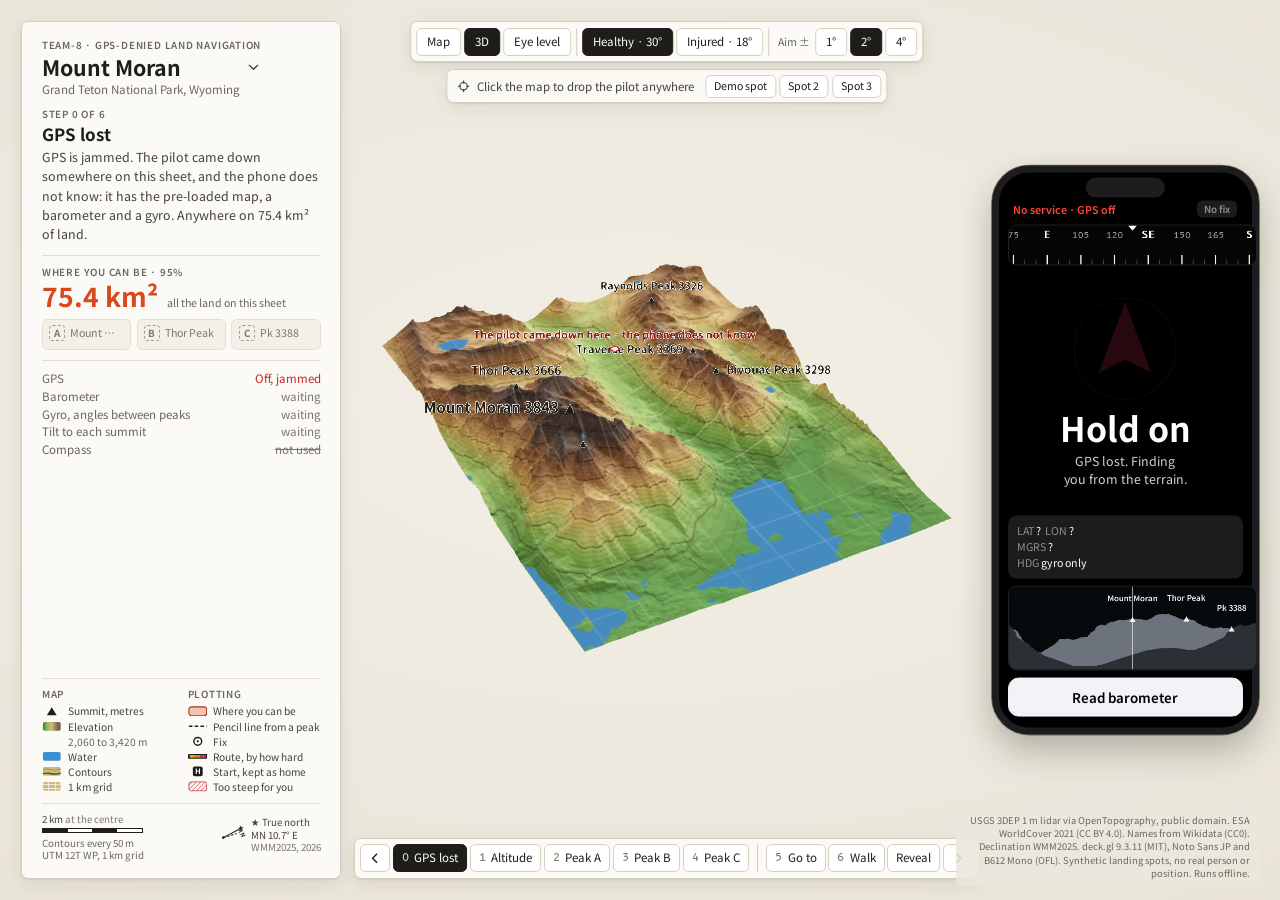
==== commit 7d9a2d26: "Paint the terrain viewer map in Noah's relief colours - New scripts/team8_relief.py paints topo.jpg " ====
--- a/terrain_viewer/index.html
+++ b/terrain_viewer/index.html
@@ -10,8 +10,10 @@
 <link rel="stylesheet" href="lib/fonts/fonts.css">
 <style>
 /* A printed topographic sheet that moves, and the judge drives it.
-   Map conventions follow USGS US Topo, swisstopo and CalTopo: green woods, grey rock, blue water (and only water is blue),
-   brown contours with bold index lines, a 1 km UTM grid, and a collar with the scale bar, contour interval and declination.
+   The map picture is the team's relief style, the one Noah's route plots use (scripts/team8_relief.py): elevation tint
+   from green valleys through tan and brown to grey summits, soft relief shading lit from the north-west, blue water (and
+   only water is blue), dark contours with bold index lines and a white 1 km UTM grid. The collar keeps the scale bar,
+   contour interval and declination of a printed sheet.
    Plotting follows the paper habit of land navigation: a pencil line from each peak, the fix as a circle with a dot.
    Red-orange is where you can be, the route is coloured by how hard the ground is (yellow easy, orange moderate,
    pink steep), red is danger. Ink is the only colour of the controls; amber only asks for attention.
@@ -128,6 +130,10 @@
 #legend .eyebrow{margin-bottom:2px}
 #legend .k{display:flex;align-items:center;gap:7px;white-space:nowrap}
 #legend svg.sw{width:22px;height:12px;flex:none;display:block}
+#legend .k.two{align-items:flex-start}
+#legend .k.two svg.sw{margin-top:2.5px}
+#legend .kn{display:block;color:var(--mute);font-variant-numeric:tabular-nums}
+#legend .kn:empty{display:none}
 #collar{grid-column:1/-1;display:flex;justify-content:space-between;align-items:flex-start;gap:12px;margin-top:10px;padding-top:10px;border-top:1px solid var(--rule-2);font-size:11px;line-height:14px;color:var(--ink-2)}
 #scale{display:flex;flex-direction:column;min-width:0;font-variant-numeric:tabular-nums}
 #scaleBar{display:block;height:6px;margin:3px 0 4px;border:1px solid var(--ink);background:linear-gradient(90deg,var(--ink) 0 25%,#fff 25% 50%,var(--ink) 50% 75%,#fff 75% 100%)}
@@ -229,11 +235,10 @@
     <div class="col">
       <div class="eyebrow">Map</div>
       <div class="k"><svg class="sw" viewBox="0 0 22 12" aria-hidden="true"><path d="M11 1.5 16.5 10.5H5.5Z" fill="#1f1d1a"/></svg>Summit, metres</div>
-      <div class="k"><svg class="sw" viewBox="0 0 22 12" aria-hidden="true"><rect x="1" y="1" width="20" height="10" rx="2" fill="#cee0bc" stroke="#aec49a" stroke-width=".8"/></svg>Woodland</div>
-      <div class="k"><svg class="sw" viewBox="0 0 22 12" aria-hidden="true"><rect x="1" y="1" width="20" height="10" rx="2" fill="#d6d1ca" stroke="#bdb6aa" stroke-width=".8"/></svg>Rock and scree</div>
-      <div class="k"><svg class="sw" viewBox="0 0 22 12" aria-hidden="true"><rect x="1" y="1" width="20" height="10" rx="2" fill="#aacee4" stroke="#4a80ac" stroke-width="1"/></svg>Water</div>
-      <div class="k"><svg class="sw" viewBox="0 0 22 12" aria-hidden="true"><path d="M1 4.5c6-3.5 10 2.5 20-1" fill="none" stroke="#b58a63" stroke-width=".9"/><path d="M1 9c6-3.5 10 2.5 20-1" fill="none" stroke="#8a542e" stroke-width="1.6"/></svg>Contours</div>
-      <div class="k"><svg class="sw" viewBox="0 0 22 12" aria-hidden="true"><path d="M1 3.5H21M1 8.5H21M7.5 0.5V11.5M15 0.5V11.5" fill="none" stroke="#5f7393" stroke-width=".9"/></svg>1 km grid</div>
+      <div class="k two"><svg class="sw" viewBox="0 0 22 12" aria-hidden="true"><defs><linearGradient id="tintKey"><stop offset="0" stop-color="#3f7d3a"/><stop offset=".25" stop-color="#8fba62"/><stop offset=".5" stop-color="#cfba78"/><stop offset=".75" stop-color="#9a7550"/><stop offset="1" stop-color="#5b5550"/></linearGradient></defs><rect x="1" y="1" width="20" height="10" rx="2" fill="url(#tintKey)"/></svg><span>Elevation<span id="tintRange" class="kn"></span></span></div>
+      <div class="k"><svg class="sw" viewBox="0 0 22 12" aria-hidden="true"><rect x="1" y="1" width="20" height="10" rx="2" fill="#3b8ed0"/></svg>Water</div>
+      <div class="k"><svg class="sw" viewBox="0 0 22 12" aria-hidden="true"><rect x="1" y="1" width="20" height="10" rx="2" fill="#cfba78"/><path d="M1 4.5c6-3.5 10 2.5 20-1" fill="none" stroke="#000" stroke-opacity=".35" stroke-width=".8"/><path d="M1 9c6-3.5 10 2.5 20-1" fill="none" stroke="#000" stroke-opacity=".6" stroke-width="1.5"/></svg>Contours</div>
+      <div class="k"><svg class="sw" viewBox="0 0 22 12" aria-hidden="true"><rect x="1" y="1" width="20" height="10" rx="2" fill="#cfba78"/><path d="M1 4H21M1 8.5H21M7.5 1V11M15 1V11" fill="none" stroke="#fff" stroke-opacity=".9" stroke-width=".9"/></svg>1 km grid</div>
     </div>
     <div class="col">
       <div class="eyebrow">Plotting</div>
@@ -315,7 +320,6 @@
 <p id="credit"></p>
 <script src="lib/deck.gl@9.3.11/dist.min.js"></script>
 <script src="team8_nav.js"></script>
-<script src="team8_live.js"></script>
 <script src="data/areas.js"></script>
 <script>
 // Pick the area (?area=<id>, else the first), load its bundle as a classic script so file:// works, then start.
@@ -367,7 +371,6 @@
 const NB = s => String(s).replace(/(\d) (?=(?:m|km|km²|min|h)(?![\w]))/g, '$1 ');   // keep a number and its unit on one line
 const press = (el, on) => { el.classList.toggle('act', on); el.setAttribute('aria-pressed', on ? 'true' : 'false'); };
 const esc = s => String(s).replace(/[&<>"]/g, c => ({'&': '&amp;', '<': '&lt;', '>': '&gt;', '"': '&quot;'}[c]));
-const LIVE = () => !!(window.TEAM8_LIVE && window.TEAM8_LIVE.on);   // a phone is live (team8_live.js, served by tools/live_server.py)
 
 // ---------------------------------------------------------------- geometry helpers
 const toXY = (lon, lat) => [(lon - B[0]) * MPLON, (lat - B[1]) * MPLAT];
@@ -561,7 +564,6 @@
   });
 }
 function texKey() {
-  if (LIVE()) return 'p0';   // live: the plain sheet, the phone's plotting is drawn as layers
   const s = state.step, sc = state.scen;
   if (s <= 4) return 'p' + Math.min(s, sc.fixStep);
   return s === 7 ? 'reveal' : 'route_' + state.health;
@@ -651,7 +653,6 @@
 // points are [lon, lat, z, label]: label 1 = a summit name sits above it and a letter below
 const gz = (lon, lat) => NAV.zAt(NAV.xOf(lon), NAV.yOf(lat));
 function framePts() {
-  if (LIVE()) return TEAM8_LIVE.framePts();
   const sc = state.scen, s = state.step, P = sc.sg.peaks, pts = [], T = sc.truth;
   if (s <= 1 || !P.length) {   // the whole sheet
     [[B[0], B[1]], [B[0], B[3]], [B[2], B[1]], [B[2], B[3]]].forEach(([lon, lat]) => pts.push([lon, lat, gz(lon, lat)]));
@@ -718,7 +719,7 @@
   return fit3D(v, f.pts);   // the flat map too: labels and the panels decide the fit, not the bare box
 }
 function eyeVS() {
-  const sc = state.scen, p = (LIVE() && TEAM8_LIVE.eyePos()) || (state.step <= 4 || !sc.est ? sc.truth : sc.est);
+  const sc = state.scen, p = state.step <= 4 || !sc.est ? sc.truth : sc.est;
   return {longitude: p[0], latitude: p[1], position: [0, 0, p[2] + 6], bearing: state.heading, pitch: -12, maxPitch: 60, minPitch: -80};
 }
 function frame(instant) {
@@ -754,10 +755,12 @@
 })();
 function layers() {
   const eye = state.view === 'eye', flat = state.view === '2d', step = state.step, top = eye ? {} : ON_TOP, sc = state.scen;
+  // unlit: the shading is already painted into the map. In deck.gl 9, material: false still lit the mesh with the
+  // default material and lights, which darkened the map to about 0.72 and shaded it twice
   const out = [new TerrainLayer({id: 'terrain', elevationData: D.img.terrain, texture: texture(texKey()), bounds: BOUNDS,
-    elevationDecoder: DECODER, meshMaxError: 2.0, material: false, loaders: [GridTerrainLoader], pickable: !eye})];
-  const aimedN = LIVE() ? 0 : aimedAt(step), aimed = sc.sg.peaks.slice(0, aimedN).map((p, i) => ({...p, letter: 'ABC'[i]}));
-  const aimedNames = new Set(aimed.map(p => p.name)), nextP = !LIVE() && step <= 4 && aimedN < sc.np ? sc.sg.peaks[aimedN] : null;
+    elevationDecoder: DECODER, meshMaxError: 2.0, material: {unlit: true}, loaders: [GridTerrainLoader], pickable: !eye})];
+  const aimedN = aimedAt(step), aimed = sc.sg.peaks.slice(0, aimedN).map((p, i) => ({...p, letter: 'ABC'[i]}));
+  const aimedNames = new Set(aimed.map(p => p.name)), nextP = step <= 4 && aimedN < sc.np ? sc.sg.peaks[aimedN] : null;
   const big = p => aimedNames.has(p.name) || (nextP && p.name === nextP.name);
   const peaks = eye ? sc.sg.seen.filter(p => p.visible) : flat ? M.peaks : [...NAMED, ...sc.sg.peaks.filter(p => !p.verified && big(p))];
   const side = p => eye ? 0 : (SIDE.get(p.name) || 0), bigs = peaks.filter(big);
@@ -783,12 +786,11 @@
   }
   if (flat) {
     out.push(new TextLayer({id: 'contour-labels', data: M.contours.labels || [], ...TXT, getPosition: l => [l.lon, l.lat, l.elev_m], getText: l => String(l.elev_m),
-      getSize: 10.5, getColor: [138, 84, 46], getAngle: l => l.angle, outlineWidth: 2.5, parameters: ON_TOP}));
+      getSize: 10.5, getColor: [62, 58, 52], getAngle: l => l.angle, outlineWidth: 2.5, parameters: ON_TOP}));
     out.push(new TextLayer({id: 'grid-labels', data: GRID_LABELS, ...TXT, getPosition: t => [t.lon, t.lat, t.z], getText: t => t.s,
-      getSize: 11, getColor: [42, 74, 116], fontWeight: 600, getPixelOffset: t => t.o, parameters: ON_TOP}));
+      getSize: 11, getColor: [70, 66, 59], fontWeight: 600, getPixelOffset: t => t.o, parameters: ON_TOP}));
   }
   if (eye) return out;
-  if (LIVE()) return out.concat(TEAM8_LIVE.layers());
   const T = sc.truth;
   // where the judge dropped the pilot; the phone never sees it
   if (step < 7) {
@@ -923,7 +925,6 @@
   countRaf = requestAnimationFrame(f);
 }
 function updatePanels() {
-  if (LIVE() && TEAM8_LIVE.panels()) return;
   const sc = state.scen, s = state.step, [title, text] = stepCopy(), P = sc.sg.peaks, j = aimedAt(s), stg = stageAt(s);
   $('stepEyebrow').textContent = s <= 6 ? `Step ${s} of 6` : 'Ground truth';
   $('stepTitle').textContent = title; $('stepText').textContent = NB(text);
@@ -997,7 +998,6 @@
 }
 const CROSS = '<svg width="14" height="14" viewBox="0 0 14 14" aria-hidden="true"><circle cx="7" cy="7" r="4.2" fill="none" stroke="currentColor" stroke-width="1.3"/><path d="M7 0.5V4M7 10V13.5M0.5 7H4M10 7H13.5" stroke="currentColor" stroke-width="1.3"/></svg>';
 function updateHint() {
-  if (LIVE()) return;   // team8_live.js owns the hint while live
   const s = state.step, h = $('hint');
   h.classList.toggle('locked', s >= 5 && state.locked);
   let html;
@@ -1069,7 +1069,6 @@
   return state.heading;
 }
 function updatePhone(now) {
-  if (LIVE() && TEAM8_LIVE.phone()) return;
   const sc = state.scen, s = state.step, P = sc.sg.peaks, j = aimedAt(s), r = R(), stg = stageAt(s);
   let big = '', say = '', target = null, arrowTo = null, coords = null, sig = null, btn = 'Next', stop = false;
   const held = new Set(P.slice(0, j).map(p => p.name));
@@ -1119,6 +1118,8 @@
   $('bHealthy').textContent = `Healthy · ${CAP.healthy}°`; $('bInjured').textContent = `Injured · ${CAP.injured}°`;
   const c = M.bounds, sq = mgrs((c[0] + c[2]) / 2, (c[1] + c[3]) / 2).split(' ');
   $('sheetNote').innerHTML = NB(`Contours every ${M.contours.interval_m} m<br>UTM ${sq[0]} ${sq[1]}, 1 km grid`);
+  const tm = M.map_style && M.map_style.tint_m, r10 = v => (Math.round(v / 10) * 10).toLocaleString('en-US');   // the tint runs green to grey between these heights
+  $('tintRange').textContent = tm ? NB(`${r10(tm[0])} to ${r10(tm[1])} m`) : '';
   const dem = {cop30: 'Copernicus DEM GLO-30 © DLR e.V. 2010-2014 and © Airbus Defence and Space GmbH 2014-2018, provided under COPERNICUS by the EU and ESA',
     '3dep10': 'USGS 3DEP 1/3 arc-second DEM, public domain', file: 'USGS 3DEP 1 m lidar via OpenTopography, public domain'}[M.dem.source] || M.dem.label;
   $('credit').textContent = `${dem}. ESA WorldCover 2021 (CC BY 4.0). Names from Wikidata (CC0). Declination WMM2025. deck.gl 9.3.11 (MIT), Noto Sans JP and B612 Mono (OFL). Synthetic landing spots, no real person or position. Runs offline.`;
@@ -1168,7 +1169,6 @@
   requestAnimationFrame(tick);
 }
 function go(step, dir, auto) {
-  if (LIVE()) { if (step === 7) { TEAM8_LIVE.toggleReveal(); return; } TEAM8_LIVE.leave(true); }   // a step leaves the live view, Reveal shows the hidden spot
   const sc = state.scen;
   if (!auto) clearTimeout(autoT);
   let s = Math.max(0, Math.min(7, step));
@@ -1197,7 +1197,6 @@
 }
 function mapClick(lon, lat) {
   if (!NAV.inside(lon, lat)) return;
-  if (LIVE()) { TEAM8_LIVE.leave(true); state.step = 0; }   // the judge drops a pilot: back to the judge demo
   if (state.step <= 4 || state.step === 7) { dropPilot(lon, lat, true); return; }
   if (!state.scen.fin) { toast('No fix yet. Drop the pilot where a peak is in view.'); return; }
   if (state.locked) { toast('The destination is locked. Unlock it to pick another spot.'); return; }
@@ -1275,8 +1274,6 @@
   frame(true); render();
   requestAnimationFrame(tick);
   setTimeout(findPresets, 1500);
-  if (window.TEAM8_LIVE) TEAM8_LIVE.start({deck: {PathLayer, LineLayer, ScatterplotLayer, TextLayer}, state, NAV, M, B, NAMED, $, esc, NB, toast, render, frame,
-    toXY, fromXY, dist, brg, gz, ring, countTo, mgrs, fmtKm2, INK, RED, TXT, ON_TOP, CROSS});
 })();
 function simulateTo(tt) {
   resetWalk(); state.trail = [];
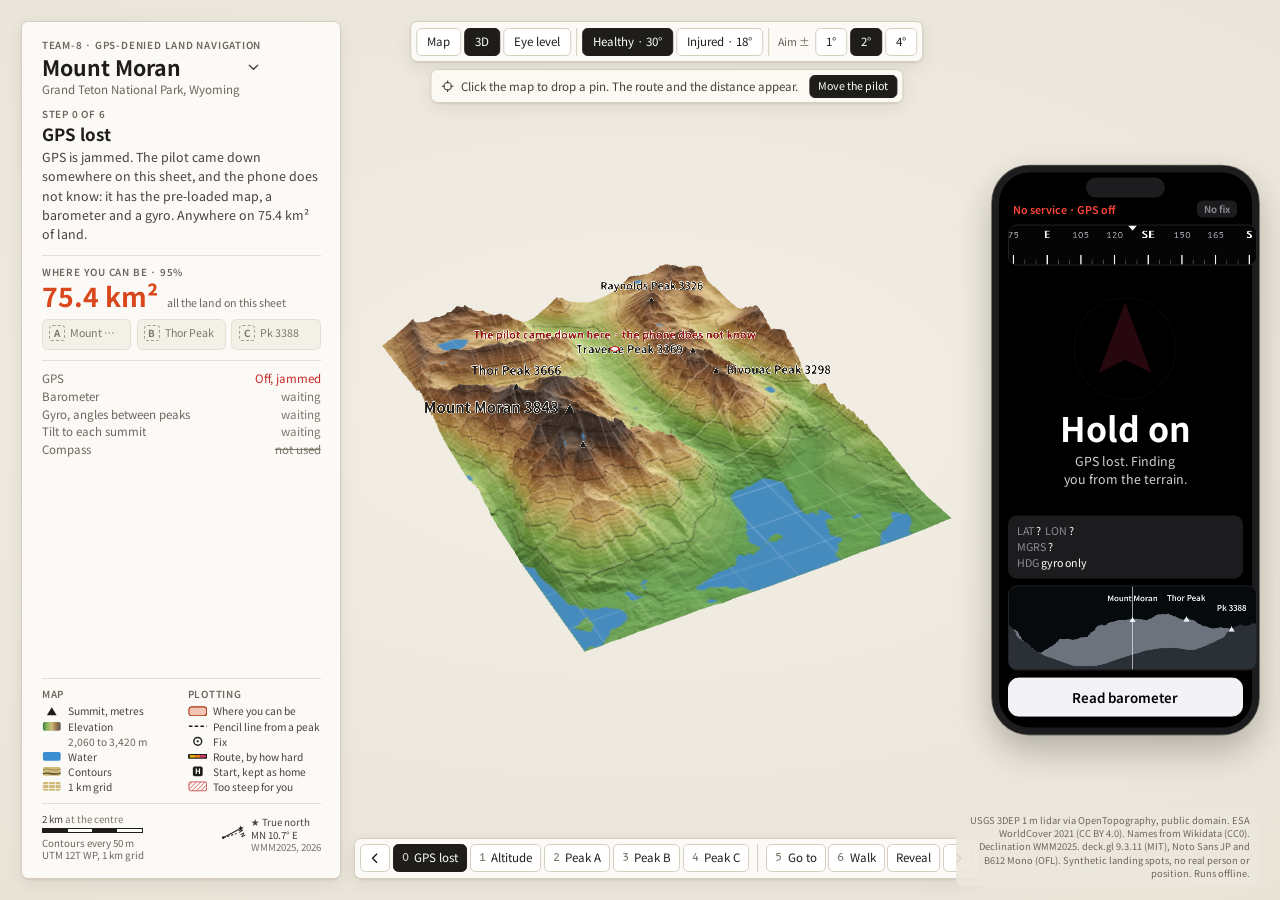
==== commit 2f693068: "Keep routes off water and drop a pin with every map click Routes and the red line for the last steep" ====
--- a/terrain_viewer/index.html
+++ b/terrain_viewer/index.html
@@ -149,6 +149,9 @@
 #hint .presets{display:flex;gap:4px;margin-left:4px}
 #hint .presets button{height:26px;padding:0 9px;font-size:12px}
 #hint.locked{border-color:var(--ink);color:var(--ink)}
+#hint .act{height:26px;padding:0 9px;font-size:12px;margin-left:4px;flex:none}
+#hint b{color:var(--ink);font-weight:700}
+#hint.arm{border-color:var(--ink);color:var(--ink)}
 #banner{left:calc(50% + 30px);top:124px;transform:translateX(-50%);padding:8px 16px;display:none;border-color:var(--danger);color:var(--ink-2);white-space:nowrap}
 #banner b{color:var(--danger);font-weight:700;margin-right:10px}
 #toast{position:fixed;left:calc(50% + 30px);bottom:84px;transform:translate(-50%,8px);padding:8px 14px;border-radius:8px;background:var(--ink);color:#fff;font:500 13px/18px var(--ui);opacity:0;pointer-events:none;transition:opacity .18s,transform .18s;z-index:5;max-width:560px;text-align:center}
@@ -189,6 +192,11 @@
 body.narrow #info,body.narrow #views,body.narrow #walkbar,body.narrow #banner,body.narrow #credit,body.narrow #hint{display:none!important}
 body.narrow #phone{right:auto;left:50%;top:8px;transform:translateX(-50%)}
 body.narrow #steps{left:50%;bottom:8px}
+/* on a narrow screen the phone covers the map, so the Map button swaps the phone for the map, its hint and the pin */
+#mapBtn{display:none}
+body.narrow #mapBtn{display:inline-flex}
+body.narrow.maponly #phone{display:none!important}
+body.narrow.maponly #hint{display:flex!important;left:50%;top:8px;max-width:calc(100vw - 16px);flex-wrap:wrap}
 #loading.err{font:400 14px/22px var(--ui);color:var(--ink-2);padding:24px;text-align:center}
 #loading.err b{color:var(--ink);font-weight:600}
 #loading.err a{color:var(--water)}
@@ -300,6 +308,7 @@
   <button data-step="6"><span class="n">6</span>Walk</button>
   <button data-step="7">Reveal</button>
   <button id="next" aria-label="Next step"><svg width="14" height="14" viewBox="0 0 14 14" aria-hidden="true"><path d="M5 2l5 5-5 5" fill="none" stroke="currentColor" stroke-width="1.6"/></svg></button>
+  <button id="mapBtn" aria-pressed="false" title="Swap the phone for the map, to drop a pin">Map</button>
 </nav>
 
 <div id="phone" class="panel" role="region" aria-label="Survivor phone, no map">
@@ -412,7 +421,7 @@
 const state = {step: 0, view: '3d', health: 'healthy', aim: 2, scen: null, picked: false,
   dest: null, locked: false, route: null, rt: null, rtKey: '', start: null, home: null, marks: [], trail: [],
   t: 0, playing: true, speed: 300, heading: 0, vs: null, tex: {}, loaded: false,
-  fixD: 0, fixes: 0, refixUntil: 0, drift: [0, 0], lastD: 0, trailD: 0, presets: []};
+  fixD: 0, fixes: 0, refixUntil: 0, drift: [0, 0], lastD: 0, trailD: 0, presets: [], armPilot: false, mapOnly: false};
 
 // one landing: what the pilot sees and reads there, and the fix solved from those readings alone
 let scenSeq = 0;
@@ -429,7 +438,7 @@
   sc.skyHi = Math.max(sc.skyLo + 40, Math.ceil(Math.max(0, ...vis.map(p => p.elev_deg))) + 8);
   sc.ms = Math.round(performance.now() - t0);
   Object.values(state.tex).forEach(c => { if (c && c.width) c.width = c.height = 1; });   // let the old textures go
-  Object.assign(state, {scen: sc, tex: {}, picked: !!picked, home: est, start: est, marks: [], trail: [], rt: null, rtKey: '', route: null,
+  Object.assign(state, {scen: sc, tex: {}, picked: !!picked, home: est, start: est, marks: [], trail: [], rt: null, rtKey: '', route: null, routeNote: null,
     locked: false, dest: RV && !NAV.isWater(RV.lon, RV.lat) ? {...RV} : null});
   window.TEAM8_SCEN = {ms: sc.ms, solve_ms: sol.ms, cells: sol.cells, err_m: sc.err, r95_m: fin && Math.round(fin.r95), inside95: sc.inside,
     peaks: sg.peaks.map(p => p.name), visible: vis.map(p => p.name)};
@@ -441,14 +450,16 @@
 // ---------------------------------------------------------------- route bookkeeping (start, destination, health)
 function computeRoute() {
   const sc = state.scen;
-  state.route = null;
+  state.route = null; state.routeNote = null;
   if (!sc.fin || !state.dest) return;
   const from = state.start || sc.est, key = `${from[0].toFixed(6)},${from[1].toFixed(6)}|${state.health}`;
   if (state.rtKey !== key) { state.rt = NAV.reach(from[0], from[1], CAP[state.health], SPEED[state.health], 9 * 3600); state.rtKey = key; }
   const pp = NAV.pathTo(state.rt, state.dest.lon, state.dest.lat);
   const r = pp && NAV.buildRoute(pp, state.rt);
   if (r && !(r.length_m < 25 && !r.reached)) { r.say = NAV.describe(r); state.route = r; }
-}
+  else if (r && (r.why === 'water' || r.why === 'island')) state.routeNote = r.note;   // already at the closest shore: not a STAY case
+}
+const AT_SHORE = () => !R() && !!state.routeNote;
 const R = () => state.route;
 function routeAt(t) {
   const r = R(); if (!r) return null;
@@ -636,6 +647,7 @@
   }
 }
 function padding() {
+  if (window.innerWidth < 760) return {top: 120, bottom: 56, left: 16, right: 16};   // narrow: only the hint and the steps sit on the map
   const w = Math.max(400, window.innerWidth), h = Math.max(400, window.innerHeight), z = Math.min(1, w / 1440, h / 760);
   return {top: Math.round(130 * z), bottom: Math.round(110 * z), left: Math.round(410 * z), right: Math.round((w > 1180 ? 350 : 290) * z)};
 }
@@ -807,9 +819,9 @@
       getWidth: 8, widthUnits: 'pixels', jointRounded: true, capRounded: true, parameters: top}));
     out.push(new PathLayer({id: 'route', data: r.runs, getPath: d => d.path.map(lift), getColor: d => [...RUN_COLOR[d.cls], walking ? 120 : 255],
       getWidth: 4.5, widthUnits: 'pixels', jointRounded: true, capRounded: true, updateTriggers: {getColor: walking}, parameters: top}));
-    if (!r.reached) {   // the spot itself could not be reached: a thin red line from the end of the route to it
-      out.push(new LineLayer({id: 'gap', data: [0], getSourcePosition: () => lift(r.path[r.path.length - 1]), getTargetPosition: () => [state.dest.lon, state.dest.lat, NAV.zAt(NAV.xOf(state.dest.lon), NAV.yOf(state.dest.lat)) + 8],
-        getColor: [...RED, 200], getWidth: 2, widthUnits: 'pixels', parameters: top}));
+    if (r.why === 'steep' && r.tail) {   // the last stretch over land the walker cannot do: a thin red line along the land, never across water
+      out.push(new PathLayer({id: 'gap', data: [{path: r.tail.map(lift)}], getPath: d => d.path, getColor: [...RED, 200], getWidth: 2, widthUnits: 'pixels',
+        jointRounded: true, parameters: top}));
     }
     if (walking) {
       out.push(new TripsLayer({id: 'trail', data: [{path: r.path.map(lift), timestamps: r.timestamps}], getPath: d => d.path, getTimestamps: d => d.timestamps,
@@ -837,8 +849,12 @@
     const d = state.dest, z = NAV.zAt(NAV.xOf(d.lon), NAV.yOf(d.lat)) + 9;
     out.push(new ScatterplotLayer({id: 'dest', data: [d], getPosition: () => [d.lon, d.lat, z], getRadius: 8, radiusUnits: 'pixels', filled: true,
       getFillColor: state.locked ? INK : [255, 255, 255], stroked: true, getLineColor: INK, lineWidthMinPixels: 2.5, updateTriggers: {getFillColor: state.locked}, parameters: top}));
+    // the pin says how far it is on foot, like the phone's Where to?
+    const r = R(), txt = d.label + (r ? (r.reached ? ` · ${fmtM(r.length_m)} · ${fmtT(r.time_s)}` : r.why === 'steep' ? ` · ${fmtM(r.length_m)}, then too steep`
+      : r.why === 'island' ? ` · across water, ${fmtM(r.length_m)} to the shore` : ` · ${fmtM(r.length_m)} to the shore`)
+      : AT_SHORE() ? ' · at the shore' : sc.fin ? ' · no safe way' : '') + (state.locked ? ' · locked' : '');
     out.push(new TextLayer({id: 'dest-label', data: [d], ...TXT, getPosition: () => [d.lon, d.lat, z], getPixelOffset: [0, -14], getAlignmentBaseline: 'bottom',
-      getText: () => d.label + (state.locked ? ' · locked' : ''), getSize: 13, fontWeight: 700, getColor: INK, updateTriggers: {getText: [state.locked, d.label]}, parameters: top}));
+      getText: () => txt, getSize: 13, fontWeight: 700, getColor: INK, updateTriggers: {getText: txt}, parameters: top}));
   }
   if (step >= 5 && state.home && sc.est) {   // the start, kept as home
     out.push(new TextLayer({id: 'home', data: [state.home], ...TXT, getPosition: h => [h[0], h[1], h[2] + 9], getText: () => 'H', getSize: 12, fontWeight: 700,
@@ -904,11 +920,12 @@
     case 4: return [`Peak C · ${P[2].name}`, `${P[2].name} is ${rel(2)}. Three angles pin you down: the pencil lines from the three peaks cross where you are.`];
     case 5:
       if (!state.dest) return ['Pick where to go', 'Click the map where you want to go. The route avoids water and cliffs and stays under your slope limit.'];
+      if (!r && AT_SHORE()) return ['At the shore', state.routeNote];
       if (!r) return ['No safe route', `With ${state.health === 'injured' ? `an injured ankle (${CAP.injured}° limit, half speed)` : `the ${CAP.healthy}° limit`} there is no safe way from here. Stay, signal, wait.`];
       return [`Go to: ${state.dest.label}`, `${fmtM(r.length_m)}, about ${fmtT(r.time_s)}, avoiding water and cliffs. The colours say how hard each stretch is. ${state.locked ? 'Locked, so a stray tap cannot move it.' : 'Hold the lock so a stray tap cannot move it.'}`];
     case 6: return r ? ['Walk', 'Steps and heading move the fix. The circle grows with distance; aiming at a peak again shrinks it. Mark what matters on the way, it keeps its error circle.']
       : ['Stay put', 'No safe way out under this limit. The phone keeps the fix and beacons it when any signal returns.'];
-    default: return ['Reveal', sc.est ? `The pilot really landed ${sc.err} m from the fix, ${sc.inside ? 'inside' : 'outside'} the 95% area (±${Math.round(sc.fin.r95)} m). Drop the pilot anywhere else and try again.` : 'No fix from this spot.'];
+    default: return ['Reveal', sc.est ? `The pilot really landed ${sc.err} m from the fix, ${sc.inside ? 'inside' : 'outside'} the 95% area (±${Math.round(sc.fin.r95)} m). Press Move the pilot to try another spot.` : 'No fix from this spot.'];
   }
 }
 let countRaf = 0, countFrom = null, countKey = '';
@@ -963,7 +980,7 @@
   if (destMode) updateDest();
   $('walkbar').style.display = s === 6 && R() ? 'flex' : 'none';
   if (s === 6 && R()) { const end = routeEnd(); $('scrub').value = Math.round(state.t / end * 1000); $('clock').textContent = `${fmtT(state.t)} of ${fmtT(end)}`; }
-  const ban = $('banner'), noRoute = (s === 5 || s === 6) && !!state.dest && !R();
+  const ban = $('banner'), noRoute = (s === 5 || s === 6) && !!state.dest && !R() && !AT_SHORE();
   ban.style.display = noRoute ? 'block' : 'none';
   ban.innerHTML = noRoute ? `<b>No safe route under ${CAP[state.health]}°</b>Stay, signal, wait.` : '';
   document.querySelectorAll('[data-health]').forEach(b => press(b, b.dataset.health === state.health));
@@ -980,11 +997,11 @@
     const tot = r.runs.reduce((a, q) => a + q.len, 0) || 1;
     $('routeBar').innerHTML = r.runs.map(q => `<i style="width:${(q.len / tot * 100).toFixed(2)}%;background:var(--${['easy', 'mod', 'steep'][q.cls]})"></i>`).join('');
     $('destSay').className = '';
-    $('destSay').textContent = NB((r.reached ? '' : `That spot cannot be reached safely (water, cliffs, or over ${r.cap_deg}°). The route stops ${fmtM(r.gap_m)} short, at the closest safe point. `) + r.say);
+    $('destSay').textContent = NB((r.note ? r.note + ' ' : '') + r.say);
   } else {
     $('destStats').textContent = ''; $('routeBar').innerHTML = '';
-    $('destSay').className = d ? 'stop' : '';
-    $('destSay').textContent = d ? `No safe way there under ${CAP[state.health]}°. Stay, signal, wait.` : 'Click the map where you want to go.';
+    $('destSay').className = d && !AT_SHORE() ? 'stop' : '';
+    $('destSay').textContent = AT_SHORE() ? state.routeNote : d ? `No safe way there under ${CAP[state.health]}°. Stay, signal, wait.` : 'Click the map where you want to go.';
   }
   const lb = $('lockBtn');
   lb.querySelector('span').textContent = state.locked ? 'Locked · unlock' : 'Hold to lock';
@@ -998,15 +1015,26 @@
 }
 const CROSS = '<svg width="14" height="14" viewBox="0 0 14 14" aria-hidden="true"><circle cx="7" cy="7" r="4.2" fill="none" stroke="currentColor" stroke-width="1.3"/><path d="M7 0.5V4M7 10V13.5M0.5 7H4M10 7H13.5" stroke="currentColor" stroke-width="1.3"/></svg>';
 function updateHint() {
-  const s = state.step, h = $('hint');
-  h.classList.toggle('locked', s >= 5 && state.locked);
+  // a click on the map always drops the pin and routes to it; moving the pilot is its own button (or Shift-click)
+  const s = state.step, h = $('hint'), r = R(), d = state.dest;
+  h.classList.toggle('locked', s >= 5 && state.locked && !state.armPilot);
+  h.classList.toggle('arm', state.armPilot);
+  const presets = state.presets.length ? `<span class="presets">${state.presets.map((p, i) => `<button data-preset="${i}" title="${esc(p.note)}">${esc(p.name)}</button>`).join('')}</span>` : '';
   let html;
-  if (s <= 4) html = `${CROSS}<span>Click the map to drop the pilot anywhere</span>` + (state.presets.length ? `<span class="presets">${state.presets.map((p, i) => `<button data-preset="${i}" title="${esc(p.note)}">${esc(p.name)}</button>`).join('')}</span>` : '');
-  else if (s === 7) html = `${CROSS}<span>Click the map to drop the pilot somewhere new</span>`;
-  else html = state.locked ? `${CROSS}<span>Destination locked. Unlock it to pick another spot.</span>` : `${CROSS}<span>Click the map to pick where to go</span>`;
+  if (state.armPilot) html = `${CROSS}<span>Click the map where the pilot comes down</span>${presets}<button class="act" data-arm="0">Cancel</button>`;
+  else {
+    let say;
+    if (s >= 5 && state.locked) say = 'Destination locked. Unlock it to pick another spot.';
+    else if (s >= 5 && d && r) say = `<b>${esc(d.label)}</b> ${fmtM(r.length_m)}${r.reached ? `, about ${fmtT(r.time_s)} on foot` : r.why === 'steep' ? ', then too steep' : ' to the closest shore'}. Click elsewhere to move the pin.`;
+    else if (s >= 5 && d && AT_SHORE()) say = 'You are at the closest shore already. Click elsewhere to move the pin.';
+    else if (s >= 5 && d) say = 'No safe way to that pin. Click elsewhere to try another.';
+    else say = 'Click the map to drop a pin. The route and the distance appear.';
+    html = `${CROSS}<span>${say}</span><button class="act" data-arm="1" title="Then click the map where the pilot comes down. Shift-click does the same.">Move the pilot</button>`;
+  }
   if (h.dataset.html !== html) {
     h.innerHTML = html; h.dataset.html = html;
-    h.querySelectorAll('[data-preset]').forEach(b => b.onclick = () => { const p = state.presets[+b.dataset.preset]; dropPilot(p.lon, p.lat, false); });
+    h.querySelectorAll('[data-preset]').forEach(b => b.onclick = () => { state.armPilot = false; const p = state.presets[+b.dataset.preset]; dropPilot(p.lon, p.lat, false); });
+    h.querySelectorAll('[data-arm]').forEach(b => b.onclick = () => { state.armPilot = b.dataset.arm === '1'; render(); });
   }
 }
 let toastT = 0;
@@ -1085,6 +1113,7 @@
   } else if (s === 5) {
     coords = sc.est; sig = SIG0();
     if (r) { big = fmtM(r.length_m); say = `About ${fmtT(r.time_s)}. ${r.legs[0] ? r.legs[0].say : ''}.`; arrowTo = phoneHeading(); btn = 'Start walking'; }
+    else if (AT_SHORE()) { big = 'Here'; say = state.routeNote; btn = 'Back'; }
     else if (state.dest) stop = true;
     else { big = 'Where to?'; say = 'Pick a destination on the map.'; btn = 'Back'; }
   } else if (s === 6) {
@@ -1195,11 +1224,16 @@
   if (!sc.np) toast('No peak is in view from there. Try more open ground.');
   autoplay(sc.fin ? sc.fixStep : 1);
 }
-function mapClick(lon, lat) {
+function mapClick(lon, lat, shift) {
   if (!NAV.inside(lon, lat)) return;
-  if (state.step <= 4 || state.step === 7) { dropPilot(lon, lat, true); return; }
-  if (!state.scen.fin) { toast('No fix yet. Drop the pilot where a peak is in view.'); return; }
+  if (state.armPilot || shift) {   // Move the pilot, or Shift-click: the pilot comes down here and the fix starts over
+    if (NAV.isWater(lon, lat)) { toast('That is water. Drop the pilot on land.'); return; }
+    state.armPilot = false; dropPilot(lon, lat, true); return;
+  }
+  // any other click drops the pin, at any step: the route and its distance come from the fix
+  if (!state.scen.fin) { toast('No fix from this spot, so no route yet. Press Move the pilot and put them where a peak is in view.'); return; }
   if (state.locked) { toast('The destination is locked. Unlock it to pick another spot.'); return; }
+  clearTimeout(autoT);
   setDest(lon, lat, NAV.isWater(lon, lat) ? 'Pin, in the water' : 'Pin', 'pin');
 }
 function backToStart() {
@@ -1252,11 +1286,11 @@
       deckgl.setProps({viewState});
       updateCollar();
     },
-    onClick: info => {
+    onClick: (info, ev) => {
       if (state.view === 'eye') { toast('Switch to Map or 3D to pick a spot.'); return; }
       const p = deckgl.pickObject({x: info.x, y: info.y, radius: 2, layerIds: ['terrain'], unproject3D: true});
       const c = (p && p.coordinate) || info.coordinate;
-      if (c) mapClick(c[0], c[1]);
+      if (c) mapClick(c[0], c[1], !!(ev && ev.srcEvent && ev.srcEvent.shiftKey));
     },
     onAfterRender: () => {
       if (state.loaded) return;
@@ -1320,6 +1354,13 @@
 document.querySelectorAll('[data-speed]').forEach(b => b.onclick = () => { state.speed = +b.dataset.speed; document.querySelectorAll('[data-speed]').forEach(x => press(x, x === b)); });
 $('prev').onclick = () => go(state.step - 1, -1);
 $('next').onclick = () => go(state.step + 1, 1);
+$('mapBtn').onclick = () => {   // narrow screens only: the phone or the map, one at a time
+  state.mapOnly = !state.mapOnly;
+  document.body.classList.toggle('maponly', state.mapOnly);
+  $('mapBtn').textContent = state.mapOnly ? 'Phone' : 'Map';
+  $('mapBtn').setAttribute('aria-pressed', String(state.mapOnly));
+  fitUI(); frame(true); render();
+};
 $('play').onclick = () => { state.playing = !state.playing; if (state.playing && R() && state.t >= routeEnd()) { resetWalk(); state.trail = []; } };
 $('refix').onclick = () => { if (R()) refix(routeAt(state.t)); };
 $('markBtn').onclick = markHere;
@@ -1351,6 +1392,7 @@
   if (e.key === 'ArrowRight') go(state.step + 1, 1);
   else if (e.key === 'ArrowLeft') go(state.step - 1, -1);
   else if (e.key === ' ') { e.preventDefault(); state.playing = !state.playing; }
+  else if (e.key === 'Escape' && state.armPilot) { state.armPilot = false; render(); }
   else if (e.key === 'm' && state.step >= 5) markHere();
   else if (e.key === 'h' && state.step >= 5) backToStart();
   else if (e.key === 'q' || e.key === 'e') { state.heading = wrap(state.heading + (e.key === 'q' ? -5 : 5)); if (state.view === 'eye') { state.vs = {...state.vs, bearing: state.heading}; deckgl.setProps({viewState: state.vs}); } updatePhone(performance.now()); }
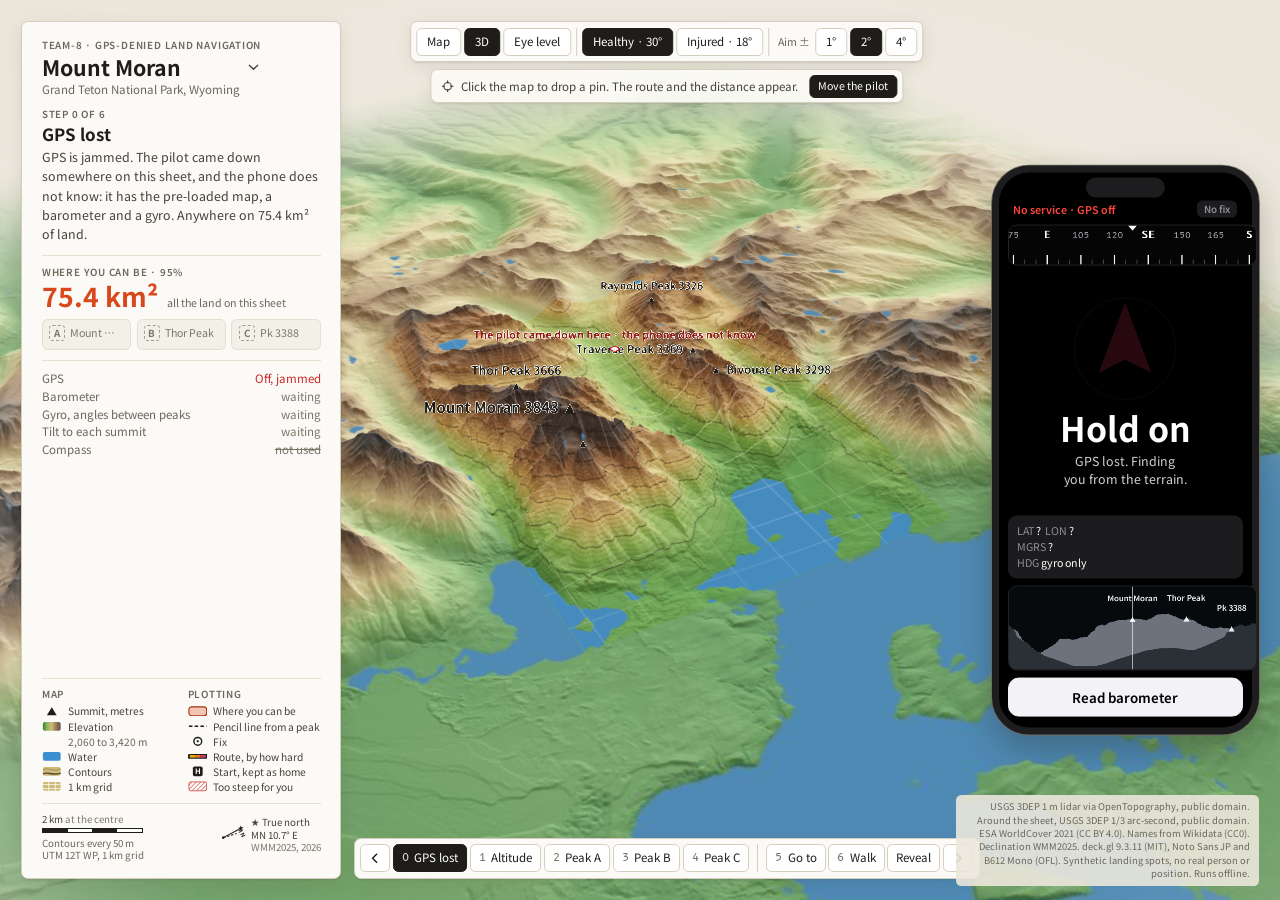
==== commit 0e746f6c: "Surround the Moran sheet with terrain so the 3D view has no cliff The judge view showed the 10.4 x 8" ====
--- a/terrain_viewer/index.html
+++ b/terrain_viewer/index.html
@@ -339,7 +339,9 @@
   AREAS.forEach(a => { const o = document.createElement('option'); o.value = a.id; o.textContent = a.name; o.selected = !!pick && a.id === pick.id; sel.appendChild(o); });
   sel.onchange = () => { const q = new URLSearchParams(); q.set('area', sel.value); location.search = q.toString(); };
   if (!pick || !window.deck) { TEAM8_MAIN(); return; }
-  const sc = document.createElement('script'); sc.src = `data/${pick.id}/bundle.js`; sc.onload = sc.onerror = TEAM8_MAIN; document.body.appendChild(sc);
+  const add = (src, next) => { const sc = document.createElement('script'); sc.src = src; sc.onload = sc.onerror = next; document.body.appendChild(sc); };
+  // then the lower-detail ring around the tile (data/<id>_context/), drawn only: the solver never reads it
+  add(`data/${pick.id}/bundle.js`, pick.context ? () => add(`data/${pick.context}/bundle.js`, TEAM8_MAIN) : TEAM8_MAIN);
 })();
 function TEAM8_MAIN() {
 'use strict';
@@ -372,6 +374,9 @@
 const NAMED = M.peaks.filter(p => p.verified);
 const DECODER = M.elevation_decoder;   // constant references, so the mesh is built once
 const BOUNDS = B;
+// the ring of lower-detail terrain around the sheet (scripts/team8_context.py): drawn under the tile so the sheet has no
+// cliff at its edge, fading into the paper far out. Clicks, the fix and the routes stay on the tile
+const CTX = window.TEAM8_CONTEXT && window.TEAM8_CONTEXT.meta.tile === M.id ? window.TEAM8_CONTEXT : null;
 const $ = id => document.getElementById(id);
 const UI_FONT = '"Noto Sans JP", "Segoe UI", sans-serif', NUM_FONT = '"B612 Mono", Consolas, monospace';
 const REDUCED = !!(window.matchMedia && matchMedia('(prefers-reduced-motion: reduce)').matches);
@@ -489,6 +494,27 @@
   COLOR = await loadImg(D.img.color);
   const sl = await loadImg(D.img.slope), slc = canvas(sl.width, sl.height), slx = slc.getContext('2d', {willReadFrequently: true});
   slx.drawImage(sl, 0, 0); SLOPE = {w: sl.width, h: sl.height, d: slx.getImageData(0, 0, sl.width, sl.height).data};
+  if (CTX) CTX_TEX = fadeRing(await loadImg(CTX.img.color));
+}
+// the ring melts into the paper far from the sheet (a rounded-rectangle vignette in the texture's alpha), so its own
+// edge never shows: alpha = 1 - smoothstep(start, end, r), r = (|dx/hx|^p + |dy/hy|^p)^(1/p) from the sheet's centre
+let CTX_TEX = null;
+function fadeRing(im) {
+  const f = CTX.meta.fade, [x0, y0, x1, y1] = CTX.meta.bounds, w = im.width, h = im.height, c = canvas(w, h), x = c.getContext('2d');
+  x.drawImage(im, 0, 0);
+  const id = x.getImageData(0, 0, w, h), d = id.data, p = f.power;
+  const cx = (f.center[0] - x0) / (x1 - x0) * w, cy = (y1 - f.center[1]) / (y1 - y0) * h;
+  const sx = (x1 - x0) / w * MPLON / f.half_m[0], sy = (y1 - y0) / h * MPLAT / f.half_m[1];
+  const ax = new Float64Array(w).map((_, i) => Math.pow(Math.abs((i + 0.5 - cx) * sx), p));
+  for (let j = 0; j < h; j++) {
+    const ay = Math.pow(Math.abs((j + 0.5 - cy) * sy), p);
+    for (let i = 0; i < w; i++) {
+      const t = Math.min(1, Math.max(0, (Math.pow(ax[i] + ay, 1 / p) - f.start) / (f.end - f.start)));
+      d[4 * (j * w + i) + 3] = Math.round(255 * (1 - t * t * (3 - 2 * t)));
+    }
+  }
+  x.putImageData(id, 0, 0);
+  return c;
 }
 const trace = (ctx, pts, close) => { pts.forEach((p, i) => { const [x, y] = px(p[0], p[1]); i ? ctx.lineTo(x, y) : ctx.moveTo(x, y); }); if (close) ctx.closePath(); };
 function strokePath(ctx, pts, color, width, casing, dash) {
@@ -625,7 +651,7 @@
       const a = j * w + i, b = a + 1, cc = a + w, d = cc + 1;
       idx[n++] = a; idx[n++] = cc; idx[n++] = b; idx[n++] = b; idx[n++] = cc; idx[n++] = d;
     }
-    window.TEAM8_MESH = {vertices: w * h, triangles: idx.length / 3, ms: Math.round(performance.now() - t0)};
+    window[o.bounds && o.bounds !== BOUNDS ? 'TEAM8_CTX_MESH' : 'TEAM8_MESH'] = {vertices: w * h, triangles: idx.length / 3, ms: Math.round(performance.now() - t0)};
     return {loaderData: {header: {}}, header: {vertexCount: idx.length, boundingBox: [[x0, y0, zmin], [x1, y1, zmax]]}, mode: 4,
       indices: {value: idx, size: 1}, attributes: {POSITION: {value: pos, size: 3}, TEXCOORD_0: {value: uv, size: 2}}};
   }
@@ -658,7 +684,25 @@
   let v;
   try { v = new WebMercatorViewport({width: W, height: H}).fitBounds([[w, s], [e, n]], {padding: padding(), maxZoom: 16}); }
   catch (err) { v = {longitude: (w + e) / 2, latitude: (s + n) / 2, zoom: 12.3}; }
-  return {longitude: v.longitude, latitude: v.latitude, zoom: v.zoom - (pitch ? 0.25 : 0), pitch, bearing, position: [0, 0, zc || 0], maxPitch: 80, minZoom: 9, maxZoom: 17};
+  return limits({longitude: v.longitude, latitude: v.latitude, zoom: v.zoom - (pitch ? 0.25 : 0), pitch, bearing, position: [0, 0, zc || 0], maxPitch: 80, minZoom: 9, maxZoom: 17});
+}
+// with the ring, the judge cannot tilt past 60° or zoom out past the point where the screen edge reaches the ring's
+// faded rim, and the centre stays over the sheet (1 km slack), so the end of the terrain never comes into view
+const MAXP = CTX ? 60 : 80, SLACK_M = 1000;
+function minZoomRing() {
+  const f = CTX.meta.fade, reach = (f.start + 0.9 * (f.end - f.start)), lat = (B[1] + B[3]) / 2;
+  const mx = f.half_m[0] * reach - (B[2] - B[0]) / 2 * MPLON - SLACK_M, my = f.half_m[1] * reach - (B[3] - B[1]) / 2 * MPLAT - SLACK_M;
+  const mpp = Math.min(mx / (Math.max(400, window.innerWidth) / 2), my / (Math.max(400, window.innerHeight) / 2));
+  return Math.log2(40075016.686 * Math.cos(lat * Math.PI / 180) / (512 * mpp));
+}
+function limits(v) {
+  if (!CTX) return v;
+  return {...v, pitch: Math.min(v.pitch, MAXP), maxPitch: MAXP, minZoom: Math.min(minZoomRing(), v.zoom)};   // a framed step may sit a little further out
+}
+function clampCentre(v) {
+  if (!CTX) return v;
+  const lon = Math.min(B[2] + SLACK_M / MPLON, Math.max(B[0] - SLACK_M / MPLON, v.longitude)), lat = Math.min(B[3] + SLACK_M / MPLAT, Math.max(B[1] - SLACK_M / MPLAT, v.latitude));
+  return lon === v.longitude && lat === v.latitude ? v : {...v, longitude: lon, latitude: lat};
 }
 // what each step is about, where the camera should look from (you, toward the peaks; the start, toward the goal),
 // and the spot that must not hide behind a ridge
@@ -728,7 +772,7 @@
   w -= dl; e += dl; s -= dt; n += dt;
   const bearing = flat ? 0 : f.key ? NAV.bestBearing(f.key[0], f.key[1], pitch, angd(f.look, 0)) : f.look;
   const v = fitBox(w, s, e, n, pitch, bearing, zc);
-  return fit3D(v, f.pts);   // the flat map too: labels and the panels decide the fit, not the bare box
+  return limits(fit3D(v, f.pts));   // the flat map too: labels and the panels decide the fit, not the bare box
 }
 function eyeVS() {
   const sc = state.scen, p = state.step <= 4 || !sc.est ? sc.truth : sc.est;
@@ -769,8 +813,10 @@
   const eye = state.view === 'eye', flat = state.view === '2d', step = state.step, top = eye ? {} : ON_TOP, sc = state.scen;
   // unlit: the shading is already painted into the map. In deck.gl 9, material: false still lit the mesh with the
   // default material and lights, which darkened the map to about 0.72 and shaded it twice
-  const out = [new TerrainLayer({id: 'terrain', elevationData: D.img.terrain, texture: texture(texKey()), bounds: BOUNDS,
-    elevationDecoder: DECODER, meshMaxError: 2.0, material: {unlit: true}, loaders: [GridTerrainLoader], pickable: !eye})];
+  const out = CTX ? [new TerrainLayer({id: 'terrain-context', elevationData: CTX.img.terrain, texture: CTX_TEX, bounds: CTX.meta.bounds,
+    elevationDecoder: CTX.meta.elevation_decoder, meshMaxError: 2.0, material: {unlit: true}, loaders: [GridTerrainLoader], pickable: false})] : [];
+  out.push(new TerrainLayer({id: 'terrain', elevationData: D.img.terrain, texture: texture(texKey()), bounds: BOUNDS,
+    elevationDecoder: DECODER, meshMaxError: 2.0, material: {unlit: true}, loaders: [GridTerrainLoader], pickable: !eye}));
   const aimedN = aimedAt(step), aimed = sc.sg.peaks.slice(0, aimedN).map((p, i) => ({...p, letter: 'ABC'[i]}));
   const aimedNames = new Set(aimed.map(p => p.name)), nextP = step <= 4 && aimedN < sc.np ? sc.sg.peaks[aimedN] : null;
   const big = p => aimedNames.has(p.name) || (nextP && p.name === nextP.name);
@@ -1151,7 +1197,7 @@
   $('tintRange').textContent = tm ? NB(`${r10(tm[0])} to ${r10(tm[1])} m`) : '';
   const dem = {cop30: 'Copernicus DEM GLO-30 © DLR e.V. 2010-2014 and © Airbus Defence and Space GmbH 2014-2018, provided under COPERNICUS by the EU and ESA',
     '3dep10': 'USGS 3DEP 1/3 arc-second DEM, public domain', file: 'USGS 3DEP 1 m lidar via OpenTopography, public domain'}[M.dem.source] || M.dem.label;
-  $('credit').textContent = `${dem}. ESA WorldCover 2021 (CC BY 4.0). Names from Wikidata (CC0). Declination WMM2025. deck.gl 9.3.11 (MIT), Noto Sans JP and B612 Mono (OFL). Synthetic landing spots, no real person or position. Runs offline.`;
+  $('credit').textContent = `${dem}${CTX ? `. Around the sheet, ${CTX.meta.dem.label.replace(/ \(.*\)$/, '')}, public domain` : ''}. ESA WorldCover 2021 (CC BY 4.0). Names from Wikidata (CC0). Declination WMM2025. deck.gl 9.3.11 (MIT), Noto Sans JP and B612 Mono (OFL). Synthetic landing spots, no real person or position. Runs offline.`;
 }
 let collarKey = '';
 function updateCollar() {
@@ -1281,6 +1327,7 @@
     parent: $('stage'), views: [mapView], viewState: fitBox(B[0], B[1], B[2], B[3], 55, -62), layers: [], useDevicePixels: true,
     getCursor: ({isDragging}) => isDragging ? 'grabbing' : (state.view === 'eye' ? 'grab' : 'crosshair'),
     onViewStateChange: ({viewState}) => {
+      viewState = clampCentre(viewState);
       state.vs = viewState;
       if (state.view === 'eye') { state.heading = wrap(viewState.bearing); updatePhone(performance.now()); }
       deckgl.setProps({viewState});
@@ -1289,13 +1336,15 @@
     onClick: (info, ev) => {
       if (state.view === 'eye') { toast('Switch to Map or 3D to pick a spot.'); return; }
       const p = deckgl.pickObject({x: info.x, y: info.y, radius: 2, layerIds: ['terrain'], unproject3D: true});
+      // off the sheet, on the ring: the sea-level guess of a tilted view would land somewhere else on the sheet
+      if (!p && CTX && state.vs && state.vs.pitch > 0) { toast('That is outside the pre-loaded map. Pick a spot on the sheet.'); return; }
       const c = (p && p.coordinate) || info.coordinate;
       if (c) mapClick(c[0], c[1], !!(ev && ev.srcEvent && ev.srcEvent.shiftKey));
     },
     onAfterRender: () => {
       if (state.loaded) return;
-      const t = deckgl.layerManager && deckgl.layerManager.getLayers({layerIds: ['terrain']})[0];
-      if (t && t.isLoaded) { state.loaded = true; $('loading').style.display = 'none'; window.TEAM8_READY = performance.now(); }
+      const lm = deckgl.layerManager, t = lm && lm.getLayers({layerIds: ['terrain']})[0], r = !CTX || (lm && lm.getLayers({layerIds: ['terrain-context']})[0]);
+      if (t && t.isLoaded && r && (r === true || r.isLoaded)) { state.loaded = true; $('loading').style.display = 'none'; window.TEAM8_READY = performance.now(); }
     }
   });
   window.TEAM8_DECK = deckgl; window.TEAM8_STATE = state;
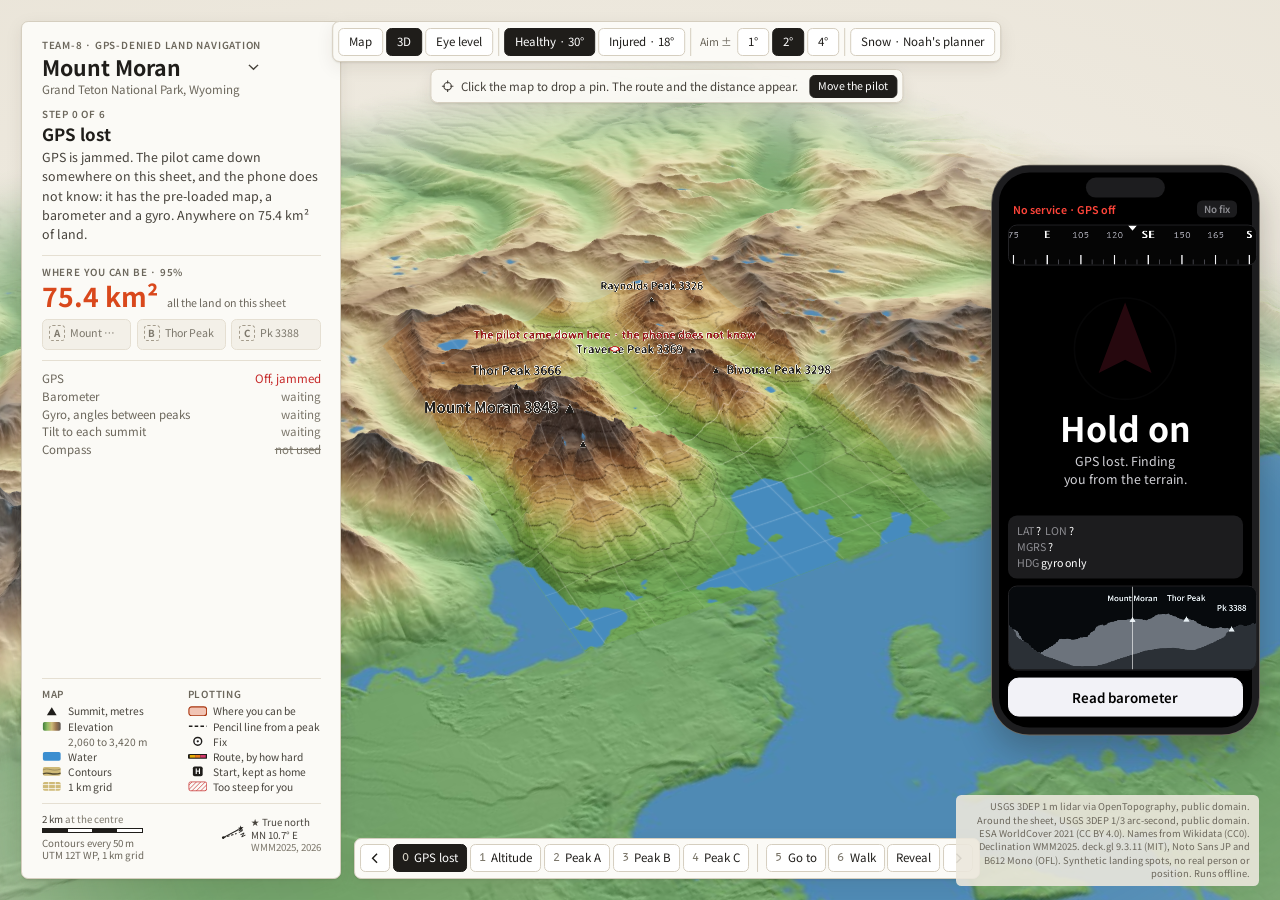
==== commit ba619539: "Add a Snow toggle to the terrain viewer with Noah's precomputed routes A "Snow · Noah's planner" but" ====
--- a/terrain_viewer/index.html
+++ b/terrain_viewer/index.html
@@ -153,6 +153,13 @@
 #hint b{color:var(--ink);font-weight:700}
 #hint.arm{border-color:var(--ink);color:var(--ink)}
 #banner{left:calc(50% + 30px);top:124px;transform:translateX(-50%);padding:8px 16px;display:none;border-color:var(--danger);color:var(--ink-2);white-space:nowrap}
+/* Noah's precomputed snow routes (data/<id>/snow_overlay.js), shown only while the Snow toggle is on */
+#snowInfo{right:24px;top:24px;width:340px;padding:10px 14px 11px;font-size:13px;line-height:18px;color:var(--ink-2)}
+#snowInfo .srow{display:flex;align-items:center;gap:8px;margin-top:6px}
+#snowInfo .srow span{flex:1;min-width:0}
+#snowInfo .srow b{font-weight:700;color:var(--ink);font-variant-numeric:tabular-nums;white-space:nowrap}
+#snowInfo .sw{width:22px;height:12px;flex:none}
+#snowSrc{margin-top:7px;padding-top:6px;border-top:1px solid var(--rule-2);font-size:12px;line-height:16px;color:var(--mute)}
 #banner b{color:var(--danger);font-weight:700;margin-right:10px}
 #toast{position:fixed;left:calc(50% + 30px);bottom:84px;transform:translate(-50%,8px);padding:8px 14px;border-radius:8px;background:var(--ink);color:#fff;font:500 13px/18px var(--ui);opacity:0;pointer-events:none;transition:opacity .18s,transform .18s;z-index:5;max-width:560px;text-align:center}
 #toast.on{opacity:1;transform:translate(-50%,0)}
@@ -279,6 +286,15 @@
   <div class="group" role="group" aria-label="Aiming error">
     <span class="glab">Aim ±</span><button data-aim="1" aria-pressed="false">1°</button><button data-aim="2" class="act" aria-pressed="true">2°</button><button data-aim="4" aria-pressed="false">4°</button>
   </div>
+  <span class="vr snowui" aria-hidden="true" hidden></span>
+  <div class="group snowui" role="group" aria-label="Snow" hidden><button id="snowBtn" aria-pressed="false" title="Precomputed by Noah's route planner from Open-Meteo snow depth">Snow · Noah's planner</button></div>
+</div>
+<div id="snowInfo" class="panel" role="status" hidden>
+  <div class="eyebrow">Snow · Noah's planner</div>
+  <div class="srow"><svg class="sw" viewBox="0 0 22 12" aria-hidden="true"><path d="M3 6H19" stroke="#1f1d1a" stroke-width="10" stroke-linecap="round"/><path d="M3 6H19" stroke="#ffd60a" stroke-width="7" stroke-linecap="round"/></svg><span>Dry ground</span><b id="snowDry"></b></div>
+  <div class="srow"><svg class="sw" viewBox="0 0 22 12" aria-hidden="true"><path d="M3 6H19" stroke="#1f1d1a" stroke-width="6.5" stroke-linecap="round"/><path d="M3 6H19" stroke="#29b6f6" stroke-width="4" stroke-linecap="round"/></svg><span>Today's snow</span><b id="snowWet"></b></div>
+  <div class="srow"><svg class="sw" viewBox="0 0 22 12" aria-hidden="true"><rect x="1" y="1" width="20" height="10" rx="2" fill="rgb(70,135,215)" fill-opacity=".5"/></svg><span id="snowNote"></span></div>
+  <div id="snowSrc"></div>
 </div>
 
 <div id="hint" class="panel" role="status"></div>
@@ -341,7 +357,9 @@
   if (!pick || !window.deck) { TEAM8_MAIN(); return; }
   const add = (src, next) => { const sc = document.createElement('script'); sc.src = src; sc.onload = sc.onerror = next; document.body.appendChild(sc); };
   // then the lower-detail ring around the tile (data/<id>_context/), drawn only: the solver never reads it
-  add(`data/${pick.id}/bundle.js`, pick.context ? () => add(`data/${pick.context}/bundle.js`, TEAM8_MAIN) : TEAM8_MAIN);
+  // Noah's precomputed snow overlay (data/<id>/snow_overlay.js, window.TEAM8_SNOW), only where one was exported; the page works without it
+  const SNOW_AREAS = ['moran'], main = SNOW_AREAS.includes(pick.id) ? () => add(`data/${pick.id}/snow_overlay.js`, TEAM8_MAIN) : TEAM8_MAIN;
+  add(`data/${pick.id}/bundle.js`, pick.context ? () => add(`data/${pick.context}/bundle.js`, main) : main);
 })();
 function TEAM8_MAIN() {
 'use strict';
@@ -358,6 +376,19 @@
   TerrainLayer, TripsLayer, PathLayer, LineLayer, ScatterplotLayer, TextLayer} = deck;
 
 const M = D.meta, S = D.sim, B = M.bounds;
+// Noah's route planner, run offline (snow_overlay.js): a dry route, a snow route and a snow-depth image on the same bounds.
+// Shown only when the Snow toggle is on; nothing is computed in the browser
+const SNOW = (() => {
+  const s = window.TEAM8_SNOW;
+  return s && s.area === M.id && s.depth && s.dry && s.snow && s.depth.bounds.every((v, i) => Math.abs(v - B[i]) < 1e-6) ? s : null;
+})();
+const SNOW_PATHS = SNOW && (() => {
+  const up = p => [p[0], p[1], p[2] + 8], d = SNOW.dry.path, w = SNOW.snow.path;
+  return {dry: [{path: d.map(up)}], snow: [{path: w.map(up)}],
+    ends: [{p: up(d[0]), label: 'Demo fix'}, {p: up(d[d.length - 1]), label: 'Rendezvous'}]};
+})();
+let SNOW_IMG = null;
+if (SNOW) { const im = new Image(); im.onload = () => { SNOW_IMG = im; if (state.snow) render(); }; im.src = SNOW.depth.png; }
 const DECL = (M.declination && M.declination.deg) || 0;
 const DECL_TXT = `${Math.abs(DECL).toFixed(1)}° ${DECL >= 0 ? 'E' : 'W'}`;
 const CAP = {healthy: 30, injured: 18}, SPEED = {healthy: 1, injured: 0.5};
@@ -426,7 +457,7 @@
 const state = {step: 0, view: '3d', health: 'healthy', aim: 2, scen: null, picked: false,
   dest: null, locked: false, route: null, rt: null, rtKey: '', start: null, home: null, marks: [], trail: [],
   t: 0, playing: true, speed: 300, heading: 0, vs: null, tex: {}, loaded: false,
-  fixD: 0, fixes: 0, refixUntil: 0, drift: [0, 0], lastD: 0, trailD: 0, presets: [], armPilot: false, mapOnly: false};
+  fixD: 0, fixes: 0, refixUntil: 0, drift: [0, 0], lastD: 0, trailD: 0, presets: [], armPilot: false, mapOnly: false, snow: false};
 
 // one landing: what the pilot sees and reads there, and the fix solved from those readings alone
 let scenSeq = 0;
@@ -607,6 +638,13 @@
 }
 function texture(key) {
   if (state.tex[key]) return state.tex[key];
+  if (key.endsWith('+snow')) {   // the same sheet with Noah's snow depth tinted over it, bluer is deeper
+    const base = texture(key.slice(0, -5));
+    if (!SNOW_IMG) return base;
+    const cs = canvas(TW, TH), xs = cs.getContext('2d');
+    xs.drawImage(base, 0, 0); xs.imageSmoothingEnabled = true; xs.drawImage(SNOW_IMG, 0, 0, TW, TH);
+    return (state.tex[key] = cs);
+  }
   const sc = state.scen, c = canvas(TW, TH), x = c.getContext('2d');
   x.drawImage(COLOR, 0, 0, TW, TH);
   const m = /^p(\d)$/.exec(key), k = m ? +m[1] : sc.fixStep, late = !m;
@@ -815,7 +853,7 @@
   // default material and lights, which darkened the map to about 0.72 and shaded it twice
   const out = CTX ? [new TerrainLayer({id: 'terrain-context', elevationData: CTX.img.terrain, texture: CTX_TEX, bounds: CTX.meta.bounds,
     elevationDecoder: CTX.meta.elevation_decoder, meshMaxError: 2.0, material: {unlit: true}, loaders: [GridTerrainLoader], pickable: false})] : [];
-  out.push(new TerrainLayer({id: 'terrain', elevationData: D.img.terrain, texture: texture(texKey()), bounds: BOUNDS,
+  out.push(new TerrainLayer({id: 'terrain', elevationData: D.img.terrain, texture: texture(texKey() + (SNOW && state.snow ? '+snow' : '')), bounds: BOUNDS,
     elevationDecoder: DECODER, meshMaxError: 2.0, material: {unlit: true}, loaders: [GridTerrainLoader], pickable: !eye}));
   const aimedN = aimedAt(step), aimed = sc.sg.peaks.slice(0, aimedN).map((p, i) => ({...p, letter: 'ABC'[i]}));
   const aimedNames = new Set(aimed.map(p => p.name)), nextP = step <= 4 && aimedN < sc.np ? sc.sg.peaks[aimedN] : null;
@@ -849,6 +887,17 @@
       getSize: 11, getColor: [70, 66, 59], fontWeight: 600, getPixelOffset: t => t.o, parameters: ON_TOP}));
   }
   if (eye) return out;
+  if (SNOW && state.snow) {   // Noah's planner, precomputed: the dry route wide in yellow, the snow route thin in blue on top of it
+    // billboard: a flat ribbon along this canyon floor did not draw in the tilted 3D view, a camera-facing one does
+    const line = (id, data, color, w) => new PathLayer({id, data, getPath: d => d.path, getColor: color, getWidth: w, widthUnits: 'pixels',
+      billboard: true, jointRounded: true, capRounded: true, parameters: top});
+    out.push(line('snow-dry-casing', SNOW_PATHS.dry, [31, 29, 26, 235], 13), line('snow-dry', SNOW_PATHS.dry, [255, 214, 10, 255], 10),
+      line('snow-wet-casing', SNOW_PATHS.snow, [31, 29, 26, 235], 6.5), line('snow-wet', SNOW_PATHS.snow, [41, 182, 246, 255], 4));
+    out.push(new ScatterplotLayer({id: 'snow-ends', data: SNOW_PATHS.ends, getPosition: e => e.p, getRadius: 6, radiusUnits: 'pixels',
+      filled: true, getFillColor: [255, 255, 255, 240], stroked: true, getLineColor: [31, 29, 26], lineWidthMinPixels: 2, parameters: top}));
+    out.push(new TextLayer({id: 'snow-ends-label', data: SNOW_PATHS.ends, ...TXT, getPosition: e => e.p, getText: e => e.label, getSize: 12.5,
+      fontWeight: 700, getColor: INK, getPixelOffset: [0, 12], getAlignmentBaseline: 'top', parameters: top}));   // below the dot: the landing label sits above
+  }
   const T = sc.truth;
   // where the judge dropped the pilot; the phone never sees it
   if (step < 7) {
@@ -1393,6 +1442,15 @@
   if (state.step === 6) resetWalk();
   render();
 });
+if (SNOW) {   // the Snow toggle exists only where this area has Noah's precomputed overlay; off by default
+  document.querySelectorAll('.snowui').forEach(e => { e.hidden = false; });
+  $('snowDry').textContent = NB(`${fmtT(SNOW.dry.minutes * 60)} · ${SNOW.dry.km.toFixed(1)} km`);
+  $('snowWet').textContent = NB(`${fmtT(SNOW.snow.minutes * 60)} · ${SNOW.snow.km.toFixed(1)} km`);
+  $('snowNote').textContent = `Snow from about ${Math.round(SNOW.weather.snow_from_m).toLocaleString('en-US')} m, bluer is deeper. Routes from the demo fix to the Rendezvous`;
+  $('snowSrc').textContent = SNOW.computed_label;
+  $('snowBtn').onclick = () => { state.snow = !state.snow; press($('snowBtn'), state.snow); $('snowInfo').hidden = !state.snow; render(); };
+  if (QS.has('snow')) { state.snow = true; press($('snowBtn'), true); $('snowInfo').hidden = false; }   // ?snow opens with it on
+}
 document.querySelectorAll('[data-aim]').forEach(b => b.onclick = () => {   // re-aim the same spot with a steadier or shakier hand
   state.aim = +b.dataset.aim;
   const sc = state.scen, s = state.step;
